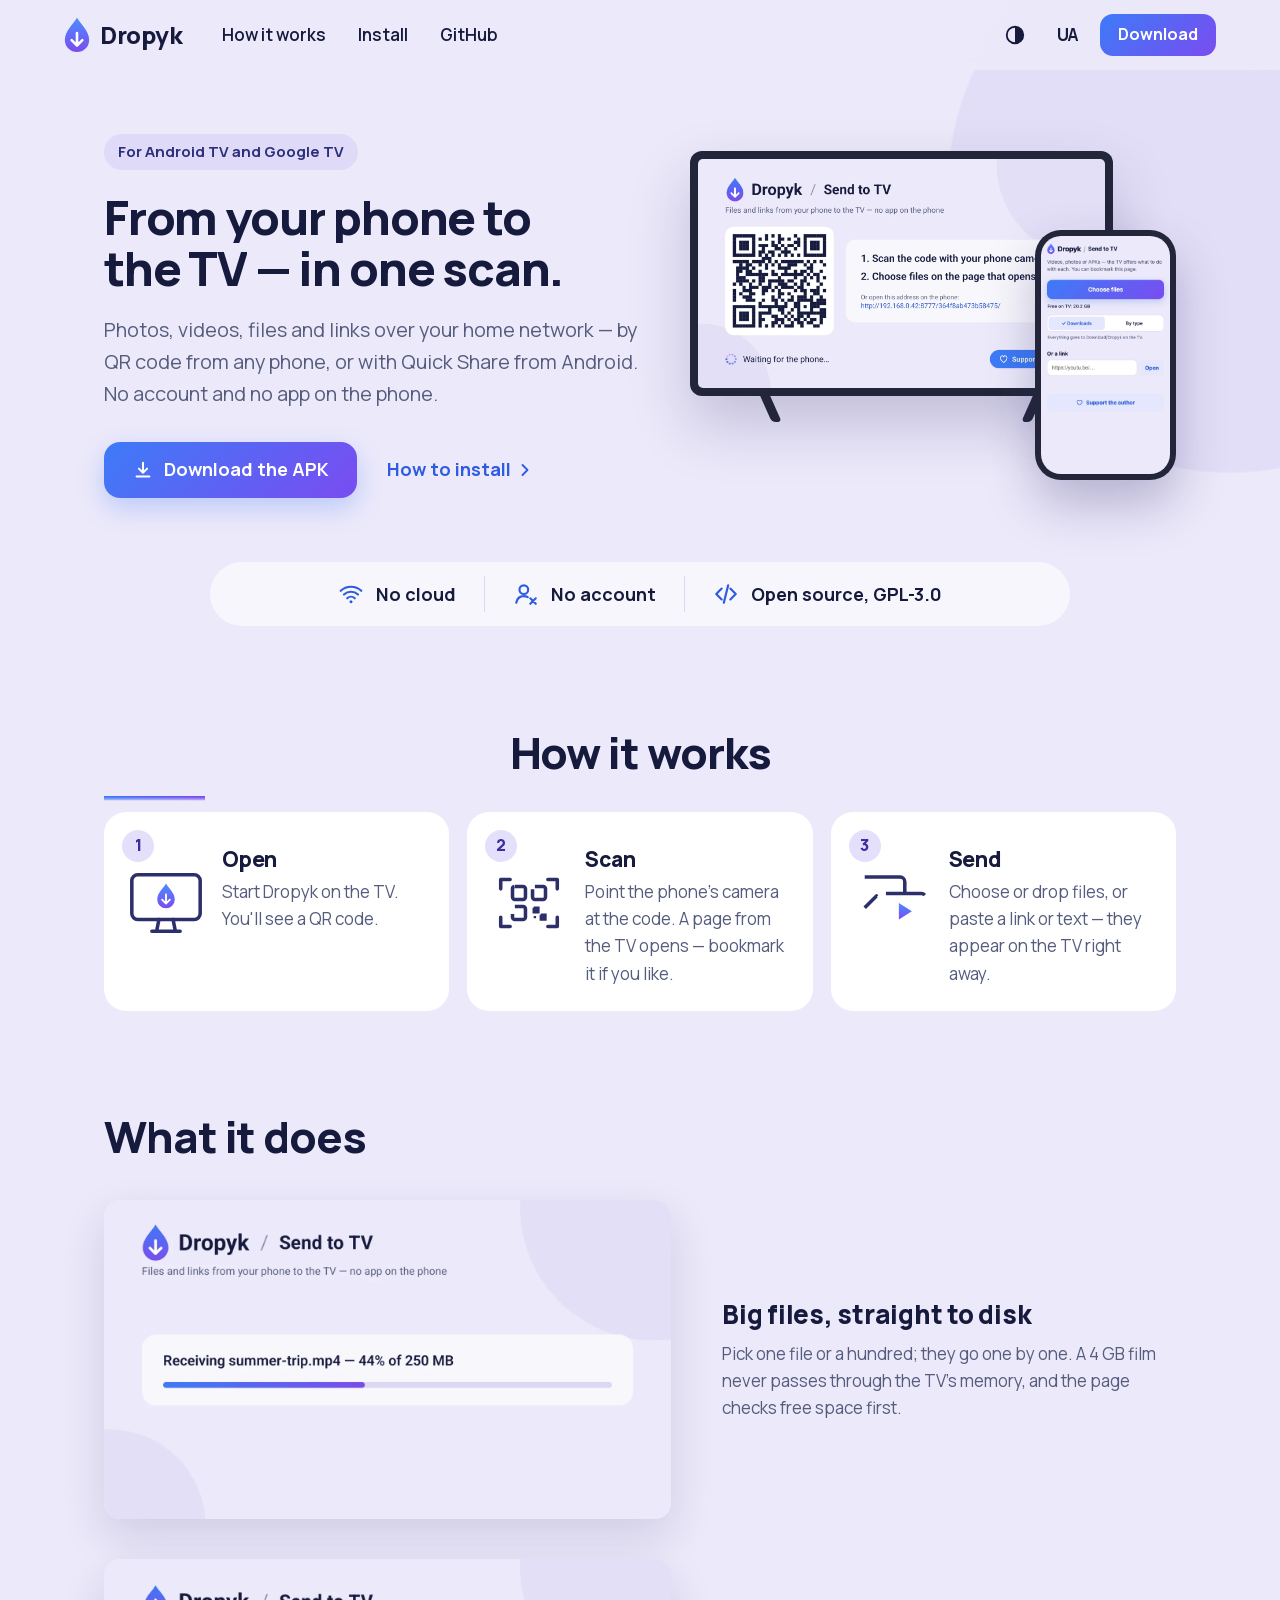
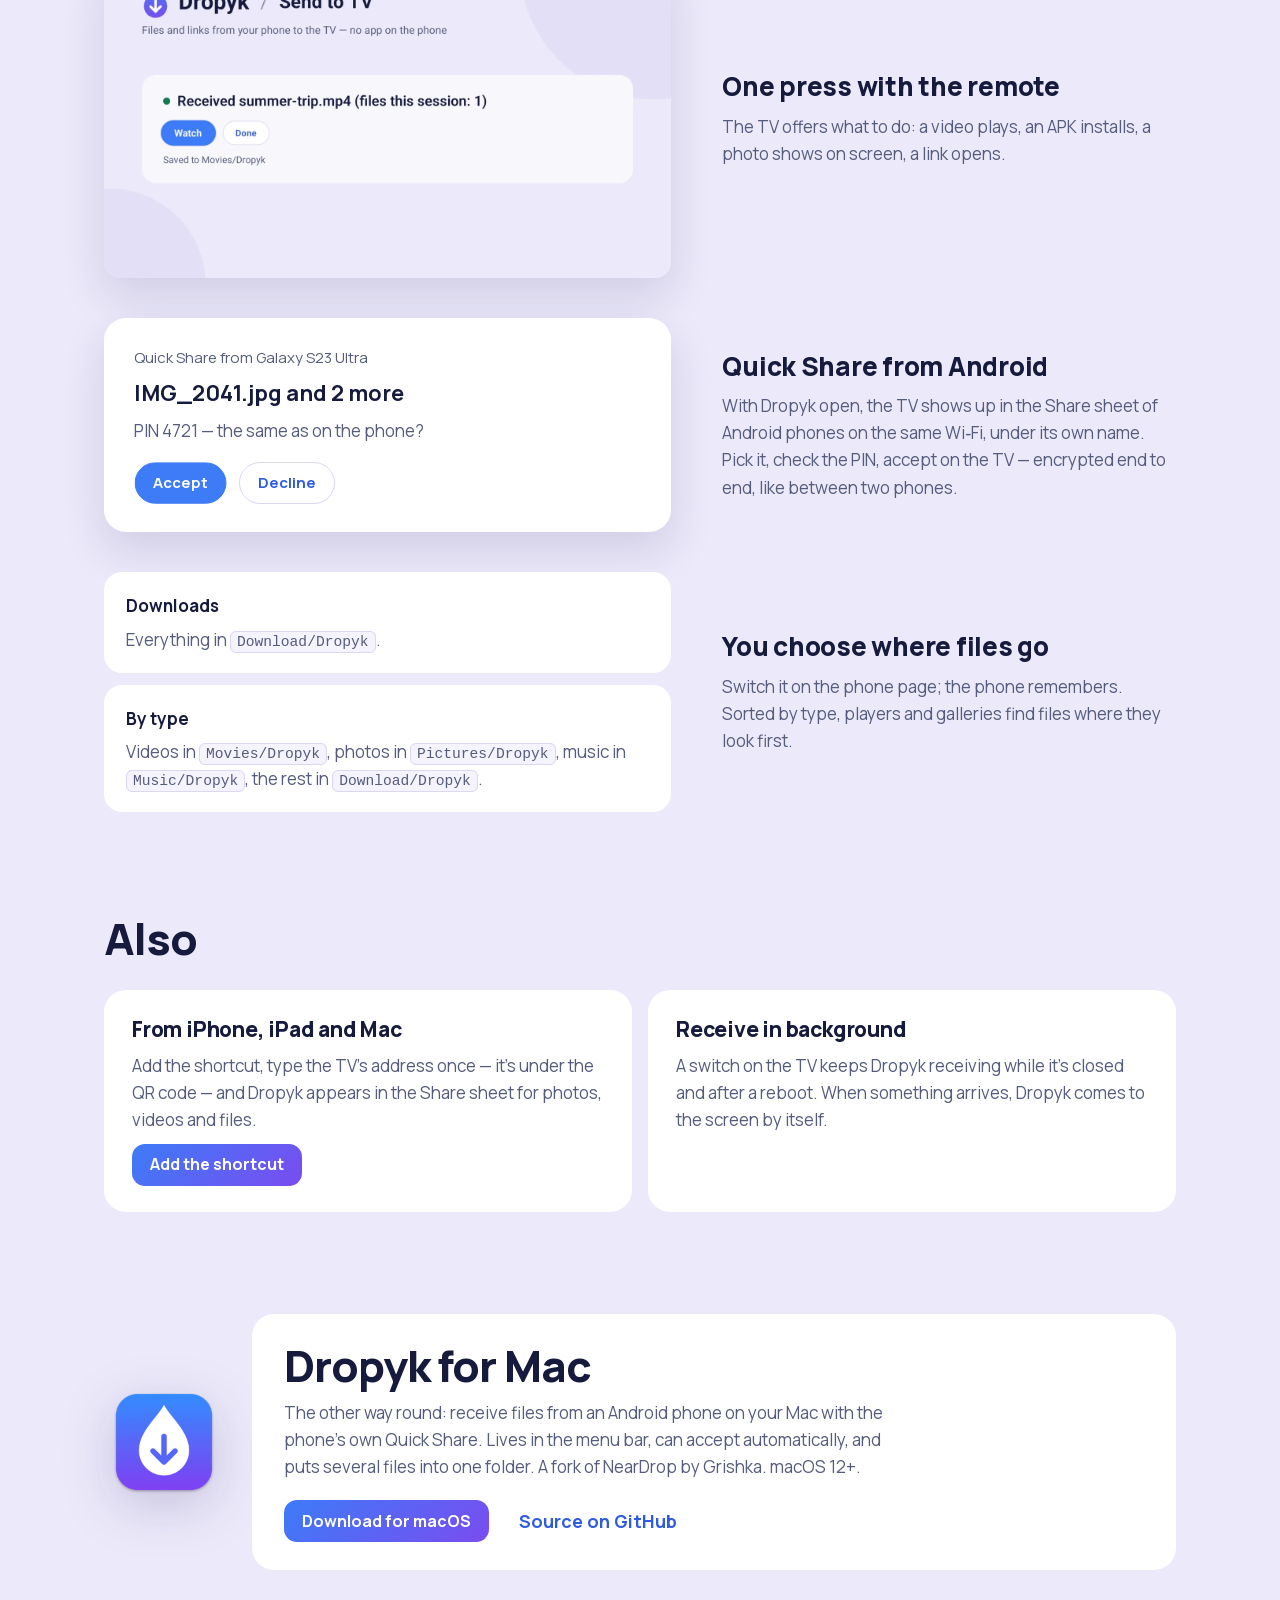
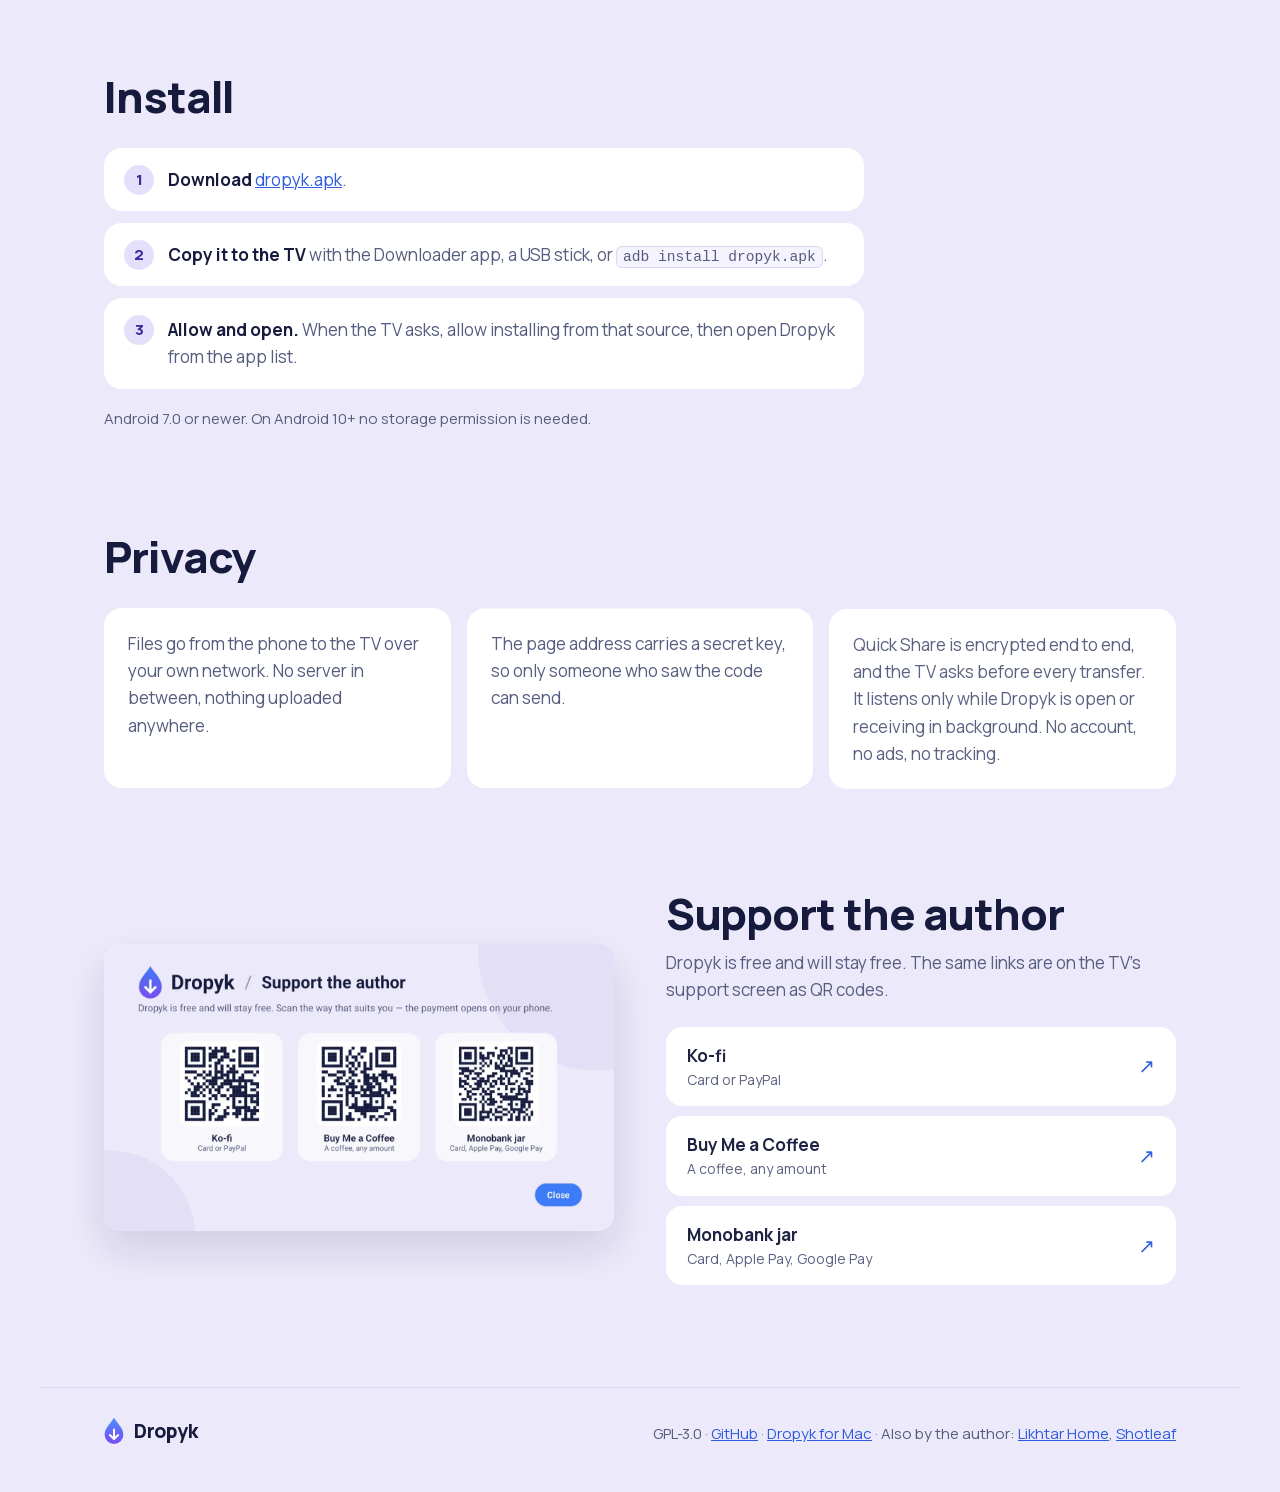
==== web/index.html @ ae94ff4d "site: nav hides on scroll down, marks the current section, spins the theme icon Co-Authored-By: Clau" ====
<!doctype html>
<html lang="en">
<head>
<meta charset="utf-8">
<meta name="viewport" content="width=device-width, initial-scale=1">
<title>Dropyk — send to TV</title>
<meta name="description" content="Free, open-source app for Android TV and Google TV. Open it, scan the code with your phone and send videos, photos, APKs and links over your Wi‑Fi. No app on the phone, no cloud, no account.">
<link rel="canonical" href="https://dropyk.syvyj.dev/">
<link rel="alternate" hreflang="en" href="https://dropyk.syvyj.dev/">
<link rel="alternate" hreflang="uk" href="https://dropyk.syvyj.dev/uk/">
<meta property="og:title" content="Dropyk">
<meta property="og:description" content="From your phone to the TV — in one scan.">
<meta property="og:image" content="https://dropyk.syvyj.dev/assets/social-en.png">
<meta property="og:url" content="https://dropyk.syvyj.dev/">
<meta name="twitter:card" content="summary_large_image">
<meta name="theme-color" content="#ECE9FA">
<script>
  // Light or dark: what the visitor picked with the button, otherwise the device's theme.
  function theme(t) {
    document.documentElement.dataset.theme = t;
    document.querySelector('meta[name=theme-color]').content = t === 'dark' ? '#12142B' : '#ECE9FA';
  }
  function flipTheme() {
    const t = document.documentElement.dataset.theme === 'dark' ? 'light' : 'dark';
    theme(t);
    try { localStorage.theme = t; } catch (e) {}
  }
  let picked; try { picked = localStorage.theme; } catch (e) {}
  theme(picked || (matchMedia('(prefers-color-scheme: dark)').matches ? 'dark' : 'light'));
  // Motion: not for visitors who asked for less; and if motion.js hasn't started in 3 s, show everything as is.
  if (!matchMedia('(prefers-reduced-motion: reduce)').matches) {
    document.documentElement.classList.add('motion');
    setTimeout(() => { if (!window.dropykMotion) document.documentElement.classList.remove('motion'); }, 3000);
  }
</script>
<link rel="icon" type="image/png" sizes="32x32" href="assets/icon-32.png">
<link rel="apple-touch-icon" href="assets/icon-180.png">
<link rel="preload" href="fonts/manrope-latin.woff2" as="font" type="font/woff2" crossorigin>
<link rel="stylesheet" href="style.css?v=b3d3e1dd">
<script defer src="vendor/gsap/3.15.0/gsap.min.js"></script>
<script defer src="vendor/gsap/3.15.0/ScrollTrigger.min.js"></script>
<script defer src="vendor/gsap/3.15.0/SplitText.min.js"></script>
<script defer src="vendor/gsap/3.15.0/DrawSVGPlugin.min.js"></script>
<script defer src="motion.js?v=f23fa6a3"></script>
</head>
<body>
<div class="backdrop" aria-hidden="true"><div class="blob"></div></div>
<a class="skip" href="#main">Skip to content</a>

<svg width="0" height="0" style="position:absolute" aria-hidden="true">
  <defs>
    <linearGradient id="g" x1="0" y1="0" x2="0" y2="1"><stop offset="0" stop-color="#4C8DFF"/><stop offset="1" stop-color="#7A4CF0"/></linearGradient>
    <symbol id="drop" viewBox="282 180 460 635">
      <path fill="url(#g)" d="M512 194C572 304 727 424 727 584A215 215 0 0 1 297 584C297 424 452 304 512 194Z"/>
      <path d="M512 464V684M417 589L512 684L607 589" fill="none" stroke="#fff" stroke-width="46" stroke-linecap="round" stroke-linejoin="round"/>
    </symbol>
  </defs>
</svg>

<header class="nav">
  <a class="brand" href="" aria-label="Dropyk">
    <svg aria-hidden="true"><use href="#drop"/></svg>
    <span>Dropyk</span>
  </a>
  <nav aria-label="Main">
    <a href="#how">How it works</a>
    <a href="#install">Install</a>
    <a href="https://github.com/Syvyj/dropyk-android">GitHub</a>
  </nav>
  <div class="nav-tools">
    <button class="theme" type="button" onclick="flipTheme()" aria-label="Light or dark theme"><svg viewBox="0 0 24 24" aria-hidden="true"><circle cx="12" cy="12" r="9" fill="none" stroke="currentColor" stroke-width="2"/><path d="M12 3a9 9 0 0 1 0 18z" fill="currentColor"/></svg></button>
    <a class="lang" href="uk/" hreflang="uk" lang="uk">UA</a>
    <a class="btn btn-small" href="https://github.com/Syvyj/dropyk-android/releases/latest/download/dropyk.apk">Download</a>
  </div>
</header>

<main id="main">

<section class="hero" aria-labelledby="hero-title">
  <div class="hero-copy">
    <p class="pill">For Android TV and Google TV</p>
    <h1 id="hero-title">From your phone to the TV — in one scan.</h1>
    <p class="lead">Photos, videos, files and links over your home network — by QR code from any phone, or with Quick Share from Android. No account and no app on the phone.</p>
    <div class="cta">
      <a class="btn" href="https://github.com/Syvyj/dropyk-android/releases/latest/download/dropyk.apk">
        <svg viewBox="0 0 24 24" aria-hidden="true"><path d="M12 4v11m0 0-4.5-4.5M12 15l4.5-4.5M5 19h14" fill="none" stroke="currentColor" stroke-width="2.2" stroke-linecap="round" stroke-linejoin="round"/></svg>
        Download the APK
      </a>
      <a class="text-link" href="#install">How to install<svg viewBox="0 0 24 24" aria-hidden="true"><path d="m9 6 6 6-6 6" fill="none" stroke="currentColor" stroke-width="2.2" stroke-linecap="round" stroke-linejoin="round"/></svg></a>
    </div>
  </div>
  <div class="devices">
    <div class="devices-tilt">
    <figure class="tv">
      <div class="tv-screen"><img src="assets/en-tv-waiting.webp" alt="Dropyk on a TV: Dropyk / Send to TV, a QR code, two steps and the fallback address" width="1440" height="810" fetchpriority="high"><img class="tv-alt" src="assets/en-tv-receiving.webp" alt="" aria-hidden="true" width="1440" height="810" decoding="async"><img class="tv-alt" src="assets/en-tv-received-video.webp" alt="" aria-hidden="true" width="1440" height="810" decoding="async"></div>
      <div class="tv-stand" aria-hidden="true"></div>
    </figure>
    <figure class="phone">
      <img src="assets/en-phone.webp" alt="The page on the phone: Choose files, free space on the TV, Downloads or By type, a link field and Support the author" width="780" height="1440">
    </figure>
    </div>
    <svg class="flyer" aria-hidden="true"><use href="#drop"/></svg>
  </div>
</section>

<ul class="strip" data-reveal="strip" aria-label="At a glance">
  <li><svg viewBox="0 0 24 24" aria-hidden="true"><path d="M2.5 9a14 14 0 0 1 19 0M5.5 12.5a9.5 9.5 0 0 1 13 0M8.5 16a5 5 0 0 1 7 0" fill="none" stroke="currentColor" stroke-width="2" stroke-linecap="round"/><circle cx="12" cy="19.2" r="1.4" fill="currentColor"/></svg>No cloud</li>
  <li><svg viewBox="0 0 24 24" aria-hidden="true"><circle cx="10" cy="8" r="4" fill="none" stroke="currentColor" stroke-width="2"/><path d="M3 20c.8-3.8 3.6-6 7-6 1.4 0 2.6.3 3.6.9M16 16l5 5m0-5-5 5" fill="none" stroke="currentColor" stroke-width="2" stroke-linecap="round"/></svg>No account</li>
  <li><svg viewBox="0 0 24 24" aria-hidden="true"><path d="m8 7-5 5 5 5m8-10 5 5-5 5M14 4l-4 16" fill="none" stroke="currentColor" stroke-width="2" stroke-linecap="round" stroke-linejoin="round"/></svg>Open source, GPL-3.0</li>
</ul>

<section class="how" id="how" aria-labelledby="how-title">
  <h2 id="how-title" data-reveal="how-title">How it works</h2>
  <ol class="steps">
    <span class="steps-line" aria-hidden="true"></span>
    <li>
      <span class="num" aria-hidden="true">1</span>
      <svg class="icon" viewBox="0 0 64 56" aria-hidden="true"><rect x="3" y="4" width="58" height="38" rx="5" fill="none" stroke="currentColor" stroke-width="3"/><path d="M20 52h24M26 42l-2 10M38 42l2 10" stroke="currentColor" stroke-width="3" stroke-linecap="round"/><use href="#drop" x="24" y="11" width="16" height="22"/></svg>
      <div><h3>Open</h3><p>Start Dropyk on the TV. You'll see a QR code.</p></div>
    </li>
    <li>
      <span class="num" aria-hidden="true">2</span>
      <svg class="icon" viewBox="0 0 64 56" aria-hidden="true"><path d="M8 16V8h8M48 8h8v8M56 40v8h-8M16 48H8v-8" fill="none" stroke="currentColor" stroke-width="3" stroke-linecap="round" stroke-linejoin="round"/><rect x="18" y="14" width="11" height="11" rx="2" fill="none" stroke="currentColor" stroke-width="3"/><rect x="35" y="14" width="11" height="11" rx="2" fill="none" stroke="currentColor" stroke-width="3"/><rect x="18" y="31" width="11" height="11" rx="2" fill="none" stroke="currentColor" stroke-width="3"/><path d="M36 32h4v4h-4zM42 38h4v4h-4zM36 40h2" fill="currentColor" stroke="currentColor" stroke-width="2"/></svg>
      <div><h3>Scan</h3><p>Point the phone's camera at the code. A page from the TV opens — bookmark it if you like.</p></div>
    </li>
    <li>
      <span class="num" aria-hidden="true">3</span>
      <svg class="icon" viewBox="0 0 64 56" aria-hidden="true"><rect x="4" y="6" width="38" height="30" rx="4" fill="none" stroke="currentColor" stroke-width="3"/><path d="m8 32 10-10 8 8 5-5 7 7" fill="none" stroke="currentColor" stroke-width="3" stroke-linejoin="round"/><rect x="22" y="20" width="38" height="30" rx="4" style="fill:var(--card)" stroke="currentColor" stroke-width="3"/><path d="M37 28v14l11-7z" fill="url(#g)"/></svg>
      <div><h3>Send</h3><p>Choose or drop files, or paste a link or text — they appear on the TV right away.</p></div>
    </li>
  </ol>
</section>

<section class="features" aria-labelledby="features-title">
  <h2 id="features-title" data-reveal="features-title">What it does</h2>
  <div class="feature">
    <img src="assets/en-tv-receiving.webp" alt="The TV receiving a 250 MB video with a progress bar" width="1440" height="810" loading="lazy">
    <div>
      <h3>Big files, straight to disk</h3>
      <p>Pick one file or a hundred; they go one by one. A 4 GB film never passes through the TV's memory, and the page checks free space first.</p>
    </div>
  </div>
  <div class="feature">
    <img src="assets/en-tv-received-video.webp" alt="A received video with Watch and Done buttons and the folder it was saved to" width="1440" height="810" loading="lazy">
    <div>
      <h3>One press with the remote</h3>
      <p>The TV offers what to do: a video plays, an APK installs, a photo shows on screen, a link opens.</p>
    </div>
  </div>
  <div class="feature">
    <div class="qs-card" aria-hidden="true">
      <span class="qs-from">Quick Share from Galaxy S23 Ultra</span>
      <b>IMG_2041.jpg and 2 more</b>
      <span>PIN 4721 — the same as on the phone?</span>
      <span class="qs-buttons"><i class="on">Accept</i><i>Decline</i></span>
    </div>
    <div>
      <h3>Quick Share from Android</h3>
      <p>With Dropyk open, the TV shows up in the Share sheet of Android phones on the same Wi‑Fi, under its own name. Pick it, check the PIN, accept on the TV — encrypted end to end, like between two phones.</p>
    </div>
  </div>
  <div class="feature">
    <div class="where">
      <div class="where-card"><b>Downloads</b><span>Everything in <code>Download/Dropyk</code>.</span></div>
      <div class="where-card"><b>By type</b><span>Videos in <code>Movies/Dropyk</code>, photos in <code>Pictures/Dropyk</code>, music in <code>Music/Dropyk</code>, the rest in <code>Download/Dropyk</code>.</span></div>
    </div>
    <div>
      <h3>You choose where files go</h3>
      <p>Switch it on the phone page; the phone remembers. Sorted by type, players and galleries find files where they look first.</p>
    </div>
  </div>
</section>

<section class="more" data-reveal="more" aria-labelledby="more-title">
  <h2 id="more-title">Also</h2>
  <div class="more-cards">
    <div class="more-card">
      <h3>From iPhone, iPad and Mac</h3>
      <p>Add the shortcut, type the TV's address once — it's under the QR code — and Dropyk appears in the Share sheet for photos, videos and files.</p>
      <a class="btn btn-small" href="shortcut/Send%20to%20Dropyk.shortcut">Add the shortcut</a>
    </div>
    <div class="more-card">
      <h3>Receive in background</h3>
      <p>A switch on the TV keeps Dropyk receiving while it's closed and after a reboot. When something arrives, Dropyk comes to the screen by itself.</p>
    </div>
  </div>
</section>

<section class="mac" id="mac" data-reveal="mac" aria-labelledby="mac-title">
  <img src="assets/icon-180.png" alt="" width="120" height="120" loading="lazy">
  <div>
    <h2 id="mac-title">Dropyk for Mac</h2>
    <p>The other way round: receive files from an Android phone on your Mac with the phone's own Quick Share. Lives in the menu bar, can accept automatically, and puts several files into one folder. A fork of NearDrop by Grishka. macOS 12+.</p>
    <div class="cta">
      <a class="btn btn-small" href="https://github.com/Syvyj/dropyk-mac/releases/latest/download/Dropyk.dmg">Download for macOS</a>
      <a class="text-link" href="https://github.com/Syvyj/dropyk-mac">Source on GitHub</a>
    </div>
  </div>
</section>

<section class="install" id="install" data-reveal="install" aria-labelledby="install-title">
  <h2 id="install-title">Install</h2>
  <ol>
    <li><b>Download</b> <a href="https://github.com/Syvyj/dropyk-android/releases/latest/download/dropyk.apk">dropyk.apk</a>.</li>
    <li><b>Copy it to the TV</b> with the Downloader app, a USB stick, or <code>adb install dropyk.apk</code>.</li>
    <li><b>Allow and open.</b> When the TV asks, allow installing from that source, then open Dropyk from the app list.</li>
  </ol>
  <p class="small">Android 7.0 or newer. On Android 10+ no storage permission is needed.</p>
</section>

<section class="private" data-reveal="private" aria-labelledby="private-title">
  <h2 id="private-title">Privacy</h2>
  <ul>
    <li>Files go from the phone to the TV over your own network. No server in between, nothing uploaded anywhere.</li>
    <li>The page address carries a secret key, so only someone who saw the code can send.</li>
    <li>Quick Share is encrypted end to end, and the TV asks before every transfer. It listens only while Dropyk is open or receiving in background. No account, no ads, no tracking.</li>
  </ul>
</section>


<section class="support" id="support" data-reveal="support" aria-labelledby="support-title">
  <img src="assets/en-tv-support.webp" alt="The support screen on the TV with three QR codes" width="1440" height="810" loading="lazy">
  <div>
    <h2 id="support-title">Support the author</h2>
    <p>Dropyk is free and will stay free. The same links are on the TV's support screen as QR codes.</p>
    <div class="gives">
<a class="give" href="https://ko-fi.com/syvyj" target="_blank" rel="noopener"><b>Ko-fi</b><small>Card or PayPal</small><span aria-hidden="true">↗</span></a>
<a class="give" href="https://buymeacoffee.com/syvyj" target="_blank" rel="noopener"><b>Buy Me a Coffee</b><small>A coffee, any amount</small><span aria-hidden="true">↗</span></a>
<a class="give" href="https://send.monobank.ua/jar/5juJPj142b" target="_blank" rel="noopener"><b>Monobank jar</b><small>Card, Apple Pay, Google Pay</small><span aria-hidden="true">↗</span></a>
    </div>
  </div>
</section>

</main>

<footer class="footer">
  <p><a class="brand" href=""><svg aria-hidden="true"><use href="#drop"/></svg><span>Dropyk</span></a></p>
  <p>GPL-3.0 · <a href="https://github.com/Syvyj/dropyk-android">GitHub</a> · <a href="#mac">Dropyk for Mac</a> · Also by the author: <a href="https://likhtar.syvyj.dev/">Likhtar Home</a>, <a href="https://shotleaf.syvyj.dev/">Shotleaf</a></p>
</footer>
</body>
</html>
---- web/style.css ----
/* Dropyk — the TV app's light lavender room: near-white cards, navy ink, the droplet's blue-to-violet. */

@font-face { font-family: "Manrope"; src: url(fonts/manrope-latin.woff2) format("woff2"); font-weight: 400 800; font-display: swap; unicode-range: U+0000-00FF, U+0131, U+0152-0153, U+02BB-02BC, U+2000-206F, U+20AC, U+2122, U+2190-2199; }
@font-face { font-family: "Manrope"; src: url(fonts/manrope-cyrillic.woff2) format("woff2"); font-weight: 400 800; font-display: swap; unicode-range: U+0301, U+0400-045F, U+0490-0491, U+04B0-04B1, U+2116; }

:root {
  --bg: #ece9fa;
  --blob: #e3def7;
  --card: #ffffff;
  --soft: #f5f3fd;
  --line: #dcd7f2;
  --ink: #161b3d;
  --muted: #555c7d;
  --accent: #2e5be0;
  --blue: #3d7bf7;
  --violet: #7a4cf0;
  --grad: linear-gradient(135deg, var(--blue), var(--violet));
  --glass: rgba(236, 233, 250, .86);
  --glass-soft: rgba(255, 255, 255, .6);
  --chip: #e4e0fb;
  --chip-ink: #3b2fa0;
  --pill: #dfdaf8;
  --pill-ink: #2c2f7a;
  --icon: #2c2f6a;
  color-scheme: light;
  --font: "Manrope", system-ui, -apple-system, "Segoe UI", sans-serif;
  --pad: clamp(16px, 5vw, 64px);
  --max: 1200px;
}

/* Dark, in the same colors as the TV app's: the device's theme, or the visitor's pick (see the script in the page). */
:root[data-theme="dark"] {
    color-scheme: dark;
    --bg: #12142b; --blob: #1a1d3d; --card: #1e2246; --soft: #262b55; --line: #353b6b;
    --ink: #ecebfa; --muted: #a6abcb; --accent: #93adff;
    --glass: rgba(18, 20, 43, .86); --glass-soft: rgba(30, 34, 70, .7);
    --chip: #2a3060; --chip-ink: #c9c2ff; --pill: #2a3060; --pill-ink: #c9c2ff; --icon: #c9c2ff;
}

*, *::before, *::after { box-sizing: border-box; }
html { background: var(--bg); color: var(--ink); -webkit-text-size-adjust: 100%; scroll-behavior: smooth; }
body { margin: 0; font: 400 17px/1.6 var(--font); overflow-x: clip; position: relative; }
/* The lavender circle behind the top right corner, where the body's background drew it: 96% across, 4% down the page. */
.backdrop { position: absolute; inset: 0; overflow: hidden; z-index: -1; pointer-events: none; }
.blob { position: absolute; left: 96%; top: 4%; width: 44vw; height: 44vw; margin: -22vw 0 0 -22vw; border-radius: 50%; background: var(--blob); }
img { display: block; max-width: 100%; height: auto; }
a { color: var(--accent); }
code { font: 500 .86em/1 ui-monospace, "SF Mono", Menlo, monospace; background: var(--soft); border: 1px solid var(--line); border-radius: 6px; padding: 2px 6px; }
h1, h2, h3 { margin: 0; font-weight: 800; letter-spacing: -.025em; line-height: 1.08; text-wrap: balance; }
h1 { font-size: clamp(34px, 3.7vw, 52px); }
h2 { font-size: clamp(30px, 3.4vw, 44px); }
h3 { font-size: 21px; letter-spacing: -.01em; line-height: 1.25; }
p { margin: 0; }
.lead { font-size: clamp(18px, 1.55vw, 21px); color: var(--muted); max-width: 46ch; }
.small { font-size: 15px; color: var(--muted); }

.skip { position: absolute; left: -999px; top: 8px; background: var(--ink); color: var(--bg); padding: 8px 12px; border-radius: 8px; z-index: 10; }
.skip:focus { left: 8px; }
a:focus-visible, .btn:focus-visible { outline: 3px solid var(--accent); outline-offset: 3px; border-radius: 10px; }

.btn { display: inline-flex; align-items: center; gap: 10px; min-height: 56px; padding: 0 28px; border-radius: 16px;
       background: var(--grad); color: #fff; font-weight: 700; font-size: 18px; text-decoration: none;
       box-shadow: 0 10px 26px rgba(61, 123, 247, .28); }
.btn svg { width: 22px; height: 22px; }
.btn-small { min-height: 42px; padding: 0 18px; font-size: 16px; border-radius: 13px; box-shadow: none; }
.text-link { display: inline-flex; align-items: center; gap: 4px; font-weight: 700; font-size: 18px; text-decoration: none; }
.text-link svg { width: 20px; height: 20px; }
.text-link:hover { text-decoration: underline; }

.nav { position: sticky; top: 0; z-index: 5; display: flex; align-items: center; gap: 40px; padding: 14px var(--pad);
       background: var(--glass); backdrop-filter: blur(12px); }
.brand { display: inline-flex; align-items: center; gap: 10px; font-weight: 800; font-size: 24px; color: var(--ink); text-decoration: none; letter-spacing: -.02em; }
.brand svg { width: 26px; height: 36px; }
.nav nav { display: flex; gap: 32px; margin-right: auto; }
.nav nav a { color: var(--ink); text-decoration: none; font-weight: 600; }
.nav nav a:hover { color: var(--accent); }
/* motion.js: the section on screen, and a shadow once the page has scrolled under the menu. */
.nav nav a.is-here { color: var(--accent); }
.nav { transition: box-shadow .3s; }
.nav.scrolled { box-shadow: 0 8px 24px rgba(40, 36, 100, .10); }
.nav-tools { display: flex; align-items: center; gap: 22px; margin-left: auto; }
.lang { color: var(--ink); text-decoration: none; font-weight: 700; }
.theme { display: grid; place-items: center; width: 40px; height: 40px; padding: 0; border: 0; border-radius: 12px; background: none; color: var(--ink); cursor: pointer; }
.theme:hover { color: var(--accent); }
.theme:focus-visible { outline: 3px solid var(--accent); outline-offset: 2px; }
.theme svg { width: 22px; height: 22px; }

main > section { max-width: var(--max); margin: 0 auto; padding: clamp(64px, 8vw, 104px) var(--pad) 0; }

/* Hero: the copy on the left, the real TV and phone screens on the right. */
.hero { display: grid; grid-template-columns: 1.1fr 1fr; gap: clamp(28px, 4vw, 56px); align-items: center; padding-top: clamp(28px, 5vw, 64px) !important; }
.pill { display: inline-block; background: var(--pill); color: var(--pill-ink); font-weight: 700; font-size: 15px; padding: 6px 14px; border-radius: 999px; margin-bottom: 22px; }
.hero h1 { margin-bottom: 20px; }
.cta { display: flex; flex-wrap: wrap; align-items: center; gap: 14px 30px; margin-top: 32px; }

/* Padding and the phone's anchor are on .devices-tilt: the tilt's transform would otherwise move the phone's containing block. */
.devices-tilt { position: relative; padding: 0 13% 12% 0; }
.tv { margin: 0; }
.tv-screen { position: relative; padding: 8px; background: #23263a; border-radius: 12px; box-shadow: 0 28px 60px rgba(40, 36, 100, .22); }
.tv-screen img { border-radius: 5px; }
/* The hero's story (motion.js): the same TV receiving, then received, laid over the waiting screen. */
.tv-alt { position: absolute; inset: 8px; width: calc(100% - 16px); opacity: 0; }
.devices { position: relative; }
.flyer { position: absolute; left: 0; top: 0; width: 34px; height: 47px; opacity: 0; pointer-events: none; z-index: 2; }
.tv-stand { position: relative; height: 26px; margin: 0 18%; }
.tv-stand::before, .tv-stand::after { content: ""; position: absolute; top: 0; width: 10px; height: 26px; background: #23263a; border-radius: 0 0 4px 4px; }
.tv-stand::before { left: 0; transform: skewX(24deg); }
.tv-stand::after { right: 0; transform: skewX(-24deg); }
.phone { position: absolute; right: 0; bottom: 0; width: 29%; margin: 0; padding: 6px; background: #23263a; border-radius: 26px;
         box-shadow: 0 24px 50px rgba(40, 36, 100, .28); }
.phone img { border-radius: 20px; }

.strip { display: flex; justify-content: center; flex-wrap: wrap; gap: 10px 0; max-width: 860px; margin: clamp(40px, 6vw, 64px) auto 0;
         padding: 14px 18px; list-style: none; background: var(--glass-soft); border-radius: 999px; }
.strip li { display: inline-flex; align-items: center; gap: 12px; padding: 4px 28px; font-weight: 700; font-size: 18px; }
.strip li + li { border-left: 1px solid var(--line); }
.strip svg { width: 26px; height: 26px; color: var(--accent); }

.how h2 { text-align: center; }
.steps { position: relative; list-style: none; padding: 0; margin: 36px 0 0; display: grid; grid-template-columns: repeat(3, 1fr); gap: 18px; }
.steps li { display: grid; grid-template-columns: auto 1fr; gap: 14px 18px; align-items: start; background: var(--card); border-radius: 22px;
            padding: 24px; position: relative; }
.num { position: absolute; top: 18px; left: 18px; width: 32px; height: 32px; border-radius: 50%; display: grid; place-items: center;
       background: var(--chip); color: var(--chip-ink); font-weight: 800; font-size: 16px; }
.icon { width: 76px; height: 66px; margin-top: 34px; color: var(--icon); }
.steps h3 { margin: 10px 0 6px; }
.steps p { color: var(--muted); }
/* A track over the three steps that fills as the section scrolls by (motion.js); wide screens only. */
.steps-line { display: none; position: absolute; left: 0; right: 0; top: -16px; height: 3px; border-radius: 3px; background: var(--grad); transform-origin: left; }
@media (min-width: 921px) { .steps-line { display: block; } }

.features h2 { margin-bottom: 8px; }
.feature { display: grid; grid-template-columns: 1.25fr 1fr; gap: clamp(24px, 4vw, 56px); align-items: center; margin-top: 40px; }
.feature > img { border-radius: 16px; box-shadow: 0 18px 44px rgba(40, 36, 100, .14); }
.feature h3 { font-size: 26px; margin-bottom: 10px; }
.feature p { color: var(--muted); max-width: 46ch; }
.where { display: grid; gap: 12px; }
/* The TV's Quick Share prompt, drawn in the page rather than screenshotted: names and PIN are examples. */
.qs-card { display: grid; gap: 6px; background: var(--card); border-radius: 22px; padding: 28px 30px; box-shadow: 0 18px 44px rgba(40, 36, 100, .14); }
.qs-from { color: var(--muted); font-size: 15px; }
.qs-card b { font-size: 22px; }
.qs-card > span:nth-of-type(2) { color: var(--muted); }
.qs-buttons { display: flex; gap: 12px; margin-top: 12px; }
.qs-buttons i { font-style: normal; font-weight: 700; color: var(--accent); background: var(--card); border: 1px solid var(--line); border-radius: 22px; padding: 8px 18px; font-size: 15px; }
.qs-buttons i.on { background: var(--blue); border-color: var(--blue); color: #fff; }
.where-card { background: var(--card); border-radius: 18px; padding: 20px 22px; display: grid; gap: 6px; }
.where-card span { color: var(--muted); }

.more-cards { display: grid; grid-template-columns: 1fr 1fr; gap: 16px; margin-top: 28px; }
.more-card { background: var(--card); border-radius: 22px; padding: 26px 28px; display: grid; gap: 10px; align-content: start; justify-items: start; }
.more-card p { color: var(--muted); }

.mac { display: grid; grid-template-columns: auto 1fr; gap: 28px; align-items: center; }
.mac > div { background: var(--card); border-radius: 22px; padding: 28px 32px; }
.mac p { color: var(--muted); margin: 10px 0 0; max-width: 62ch; }
.mac .cta { margin-top: 20px; }
.mac img { width: 120px; height: 120px; filter: drop-shadow(0 14px 26px rgba(40, 36, 100, .2)); }

.install ol { list-style: none; counter-reset: s; padding: 0; margin: 28px 0 18px; display: grid; gap: 12px; max-width: 760px; }
.install li { counter-increment: s; background: var(--card); border-radius: 18px; padding: 18px 22px 18px 64px; position: relative; color: var(--muted); }
.install li::before { content: counter(s); position: absolute; left: 20px; top: 17px; width: 30px; height: 30px; border-radius: 50%;
                      display: grid; place-items: center; background: var(--chip); color: var(--chip-ink); font-weight: 800; font-size: 15px; }
.install li b { color: var(--ink); }

.private ul { list-style: none; padding: 0; margin: 28px 0 0; display: grid; grid-template-columns: repeat(3, 1fr); gap: 16px; }
.private li { background: var(--card); border-radius: 18px; padding: 22px 24px; color: var(--muted); }

.support { display: grid; grid-template-columns: 1fr 1fr; gap: clamp(24px, 4vw, 56px); align-items: center; }
.support > img { border-radius: 16px; box-shadow: 0 18px 44px rgba(40, 36, 100, .14); }
.support p { color: var(--muted); margin: 12px 0 22px; }
.gives { display: grid; gap: 10px; }
.give { display: grid; grid-template-columns: 1fr auto; align-items: center; background: var(--card); border: 1px solid transparent;
        border-radius: 16px; padding: 14px 20px; color: var(--ink); text-decoration: none; }
.give small { grid-column: 1; color: var(--muted); font-size: 14px; }
.give span { grid-row: 1 / 3; grid-column: 2; color: var(--accent); font-size: 20px; }
.give:hover { border-color: var(--blue); }

.footer { max-width: var(--max); margin: clamp(64px, 8vw, 104px) auto 0; padding: 28px var(--pad) 40px; border-top: 1px solid var(--line);
          color: var(--muted); font-size: 15px; display: flex; flex-wrap: wrap; justify-content: space-between; align-items: center; gap: 12px; }
.footer .brand { font-size: 19px; }
.footer .brand svg { width: 20px; height: 28px; }

@media (max-width: 920px) {
  .nav nav { display: none; }
  .hero, .feature, .support, .mac, .more-cards { grid-template-columns: 1fr; }
  .steps, .private ul { grid-template-columns: 1fr; }
  .feature > div:last-child { order: -1; }
}
@media (max-width: 560px) {
  .nav { gap: 12px; }
  .brand { font-size: 21px; }
  .strip { border-radius: 22px; flex-direction: column; align-items: flex-start; }
  .strip li + li { border-left: 0; }
  .devices-tilt { padding: 0 16% 18% 0; }
  .phone { width: 34%; border-radius: 18px; padding: 4px; }
  .phone img { border-radius: 14px; }
}
@media (prefers-reduced-motion: reduce) { html { scroll-behavior: auto; } }

/* Motion (motion.js): hidden only while .motion is on <html>, which the head script takes off after 3 s if motion.js never starts. */
.motion [data-reveal], .motion .hero-copy > *, .motion .devices-tilt > figure, .motion .steps li, .motion .feature > *, .motion .mac img { opacity: 0; }
/* Hover lift (motion.js adds .lifted): the same soft shadow the screenshots have. */
.lifted { box-shadow: 0 18px 44px rgba(40, 36, 100, .14); }
.more-card, .private li, .install li, .give { transition: box-shadow .25s; }
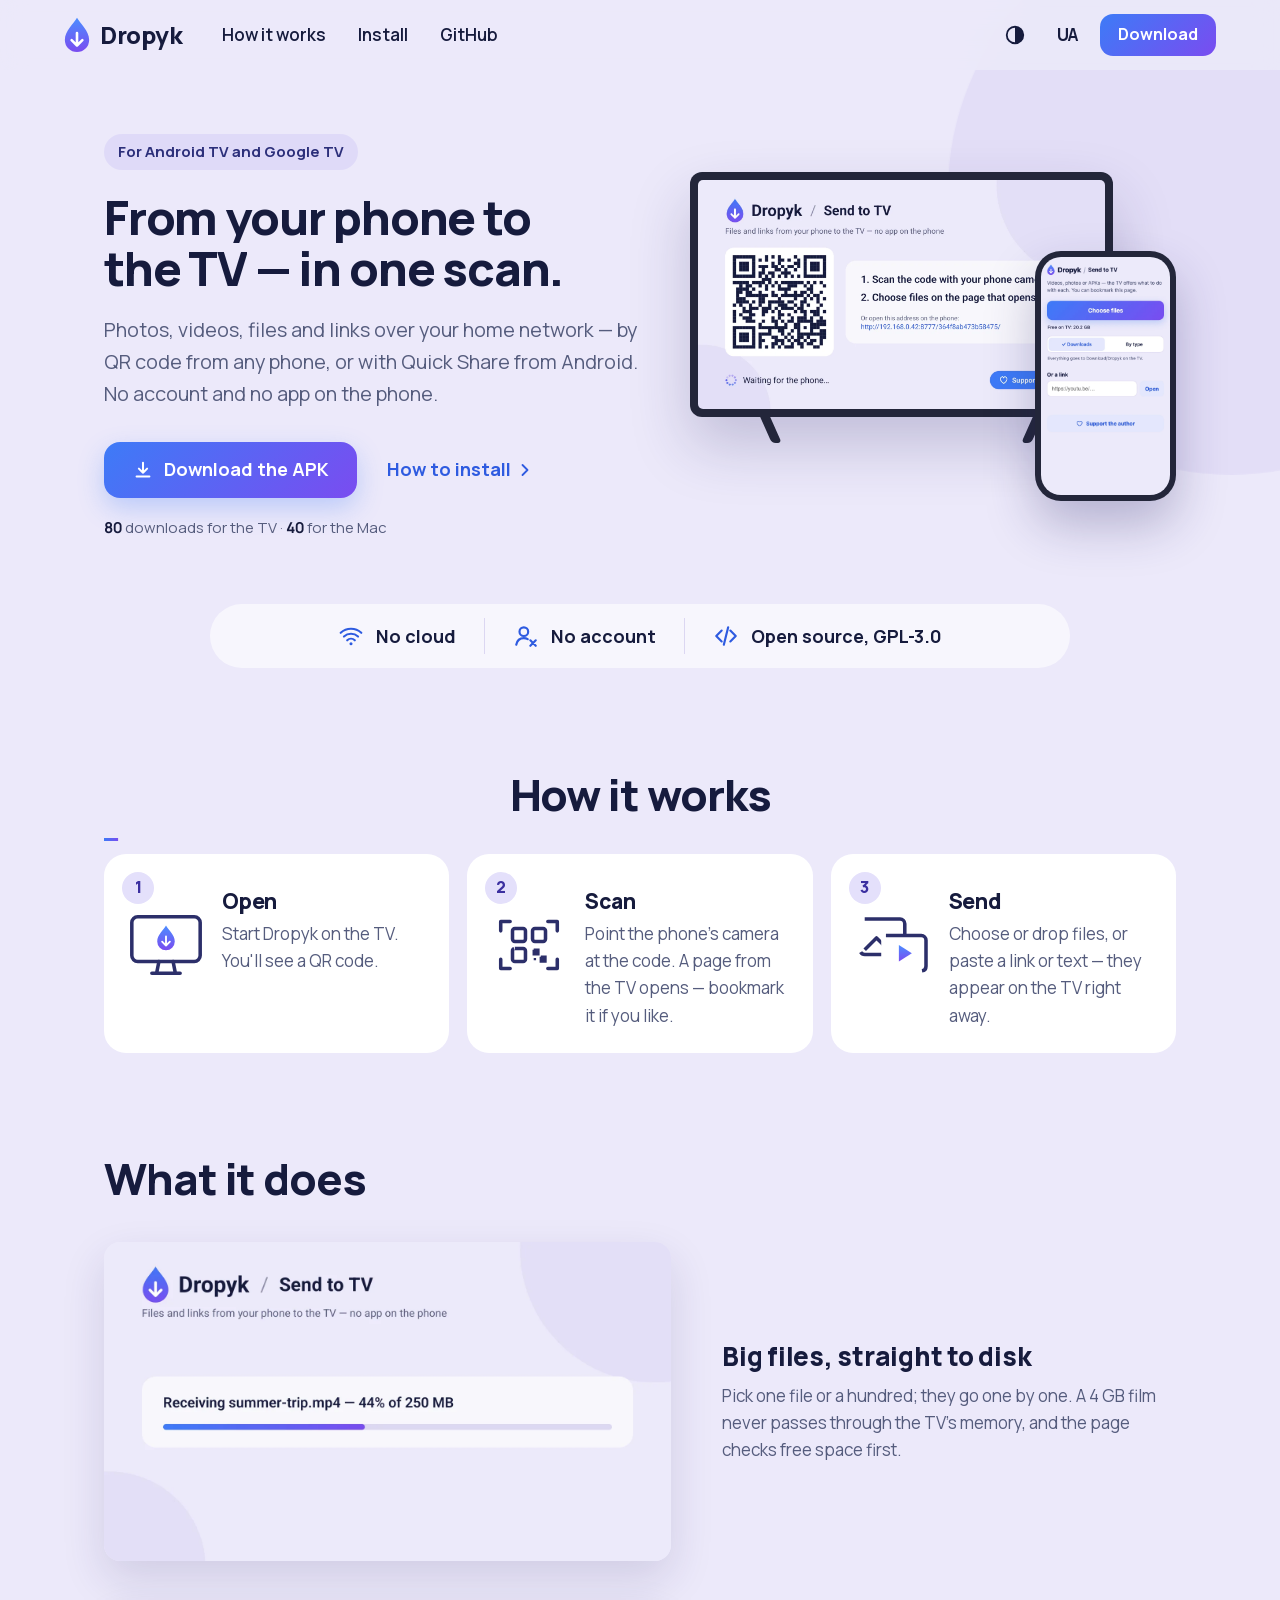
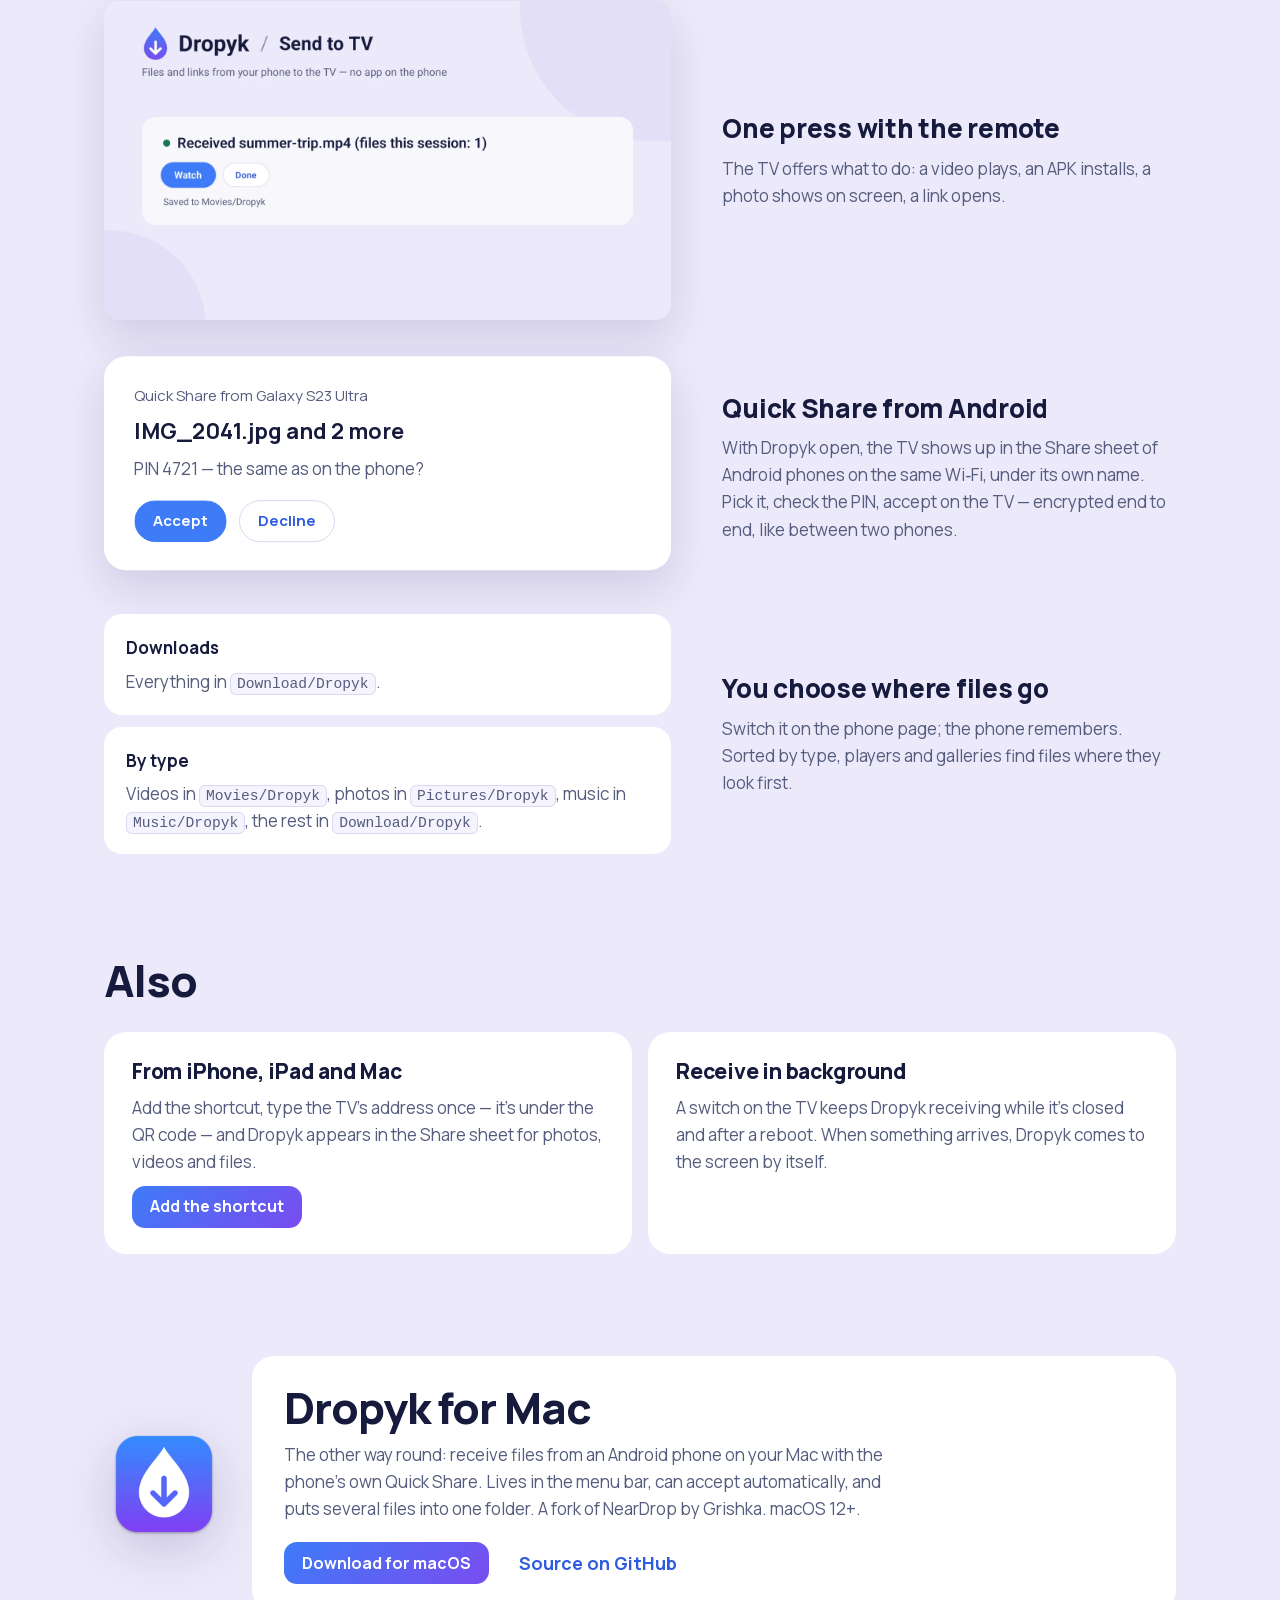
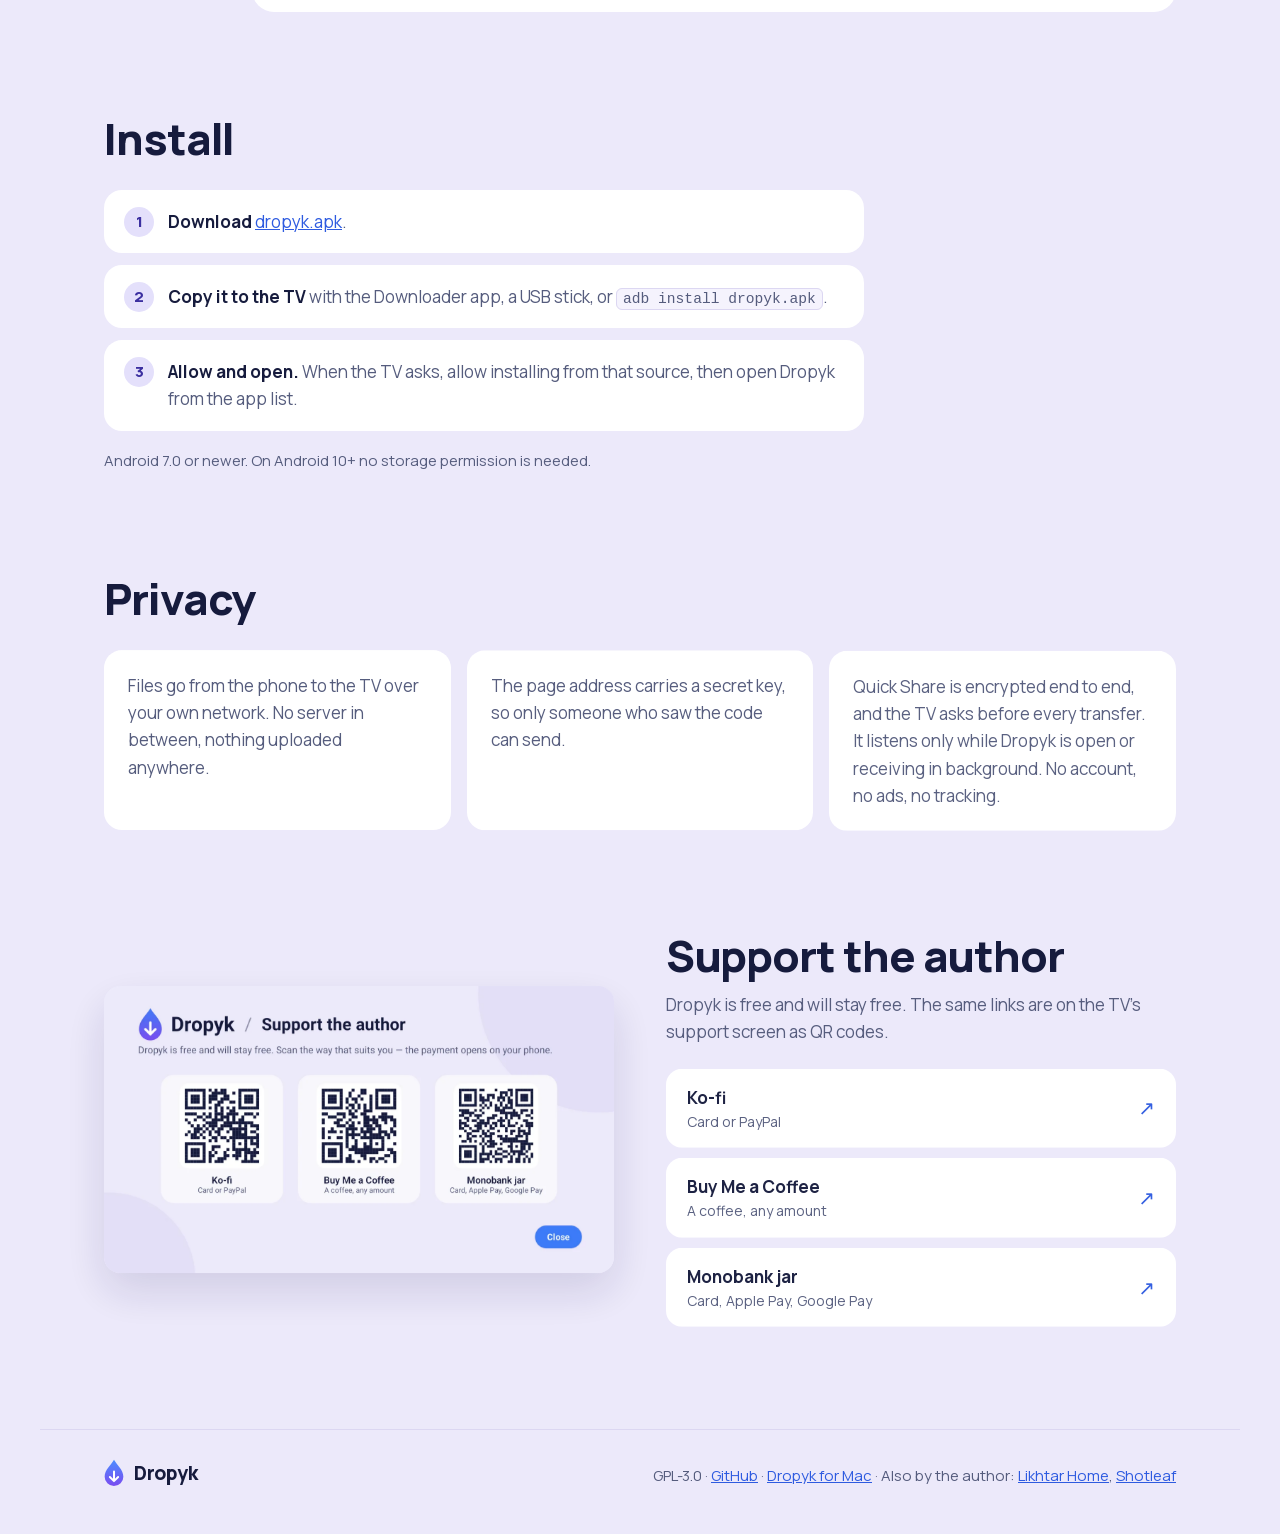
==== commit fe43f79f: "site: download counts in the hero, from GitHub at build time Co-Authored-By: Claude Opus 5.5 <norepl" ====
--- a/web/index.html
+++ b/web/index.html
@@ -36,12 +36,12 @@
 <link rel="icon" type="image/png" sizes="32x32" href="assets/icon-32.png">
 <link rel="apple-touch-icon" href="assets/icon-180.png">
 <link rel="preload" href="fonts/manrope-latin.woff2" as="font" type="font/woff2" crossorigin>
-<link rel="stylesheet" href="style.css?v=b3d3e1dd">
+<link rel="stylesheet" href="style.css?v=52f91c2b">
 <script defer src="vendor/gsap/3.15.0/gsap.min.js"></script>
 <script defer src="vendor/gsap/3.15.0/ScrollTrigger.min.js"></script>
 <script defer src="vendor/gsap/3.15.0/SplitText.min.js"></script>
 <script defer src="vendor/gsap/3.15.0/DrawSVGPlugin.min.js"></script>
-<script defer src="motion.js?v=f23fa6a3"></script>
+<script defer src="motion.js?v=c8507def"></script>
 </head>
 <body>
 <div class="backdrop" aria-hidden="true"><div class="blob"></div></div>
@@ -88,6 +88,7 @@
       </a>
       <a class="text-link" href="#install">How to install<svg viewBox="0 0 24 24" aria-hidden="true"><path d="m9 6 6 6-6 6" fill="none" stroke="currentColor" stroke-width="2.2" stroke-linecap="round" stroke-linejoin="round"/></svg></a>
     </div>
+    <p class="stats"><b data-count="80">80</b> downloads for the TV · <b data-count="40">40</b> for the Mac</p>
   </div>
   <div class="devices">
     <div class="devices-tilt">
--- a/web/style.css
+++ b/web/style.css
@@ -91,6 +91,8 @@
 .hero { display: grid; grid-template-columns: 1.1fr 1fr; gap: clamp(28px, 4vw, 56px); align-items: center; padding-top: clamp(28px, 5vw, 64px) !important; }
 .pill { display: inline-block; background: var(--pill); color: var(--pill-ink); font-weight: 700; font-size: 15px; padding: 6px 14px; border-radius: 999px; margin-bottom: 22px; }
 .hero h1 { margin-bottom: 20px; }
+.stats { margin-top: 18px; color: var(--muted); font-size: 15px; }
+.stats b { color: var(--ink); font-variant-numeric: tabular-nums; }
 .cta { display: flex; flex-wrap: wrap; align-items: center; gap: 14px 30px; margin-top: 32px; }
 
 /* Padding and the phone's anchor are on .devices-tilt: the tilt's transform would otherwise move the phone's containing block. */
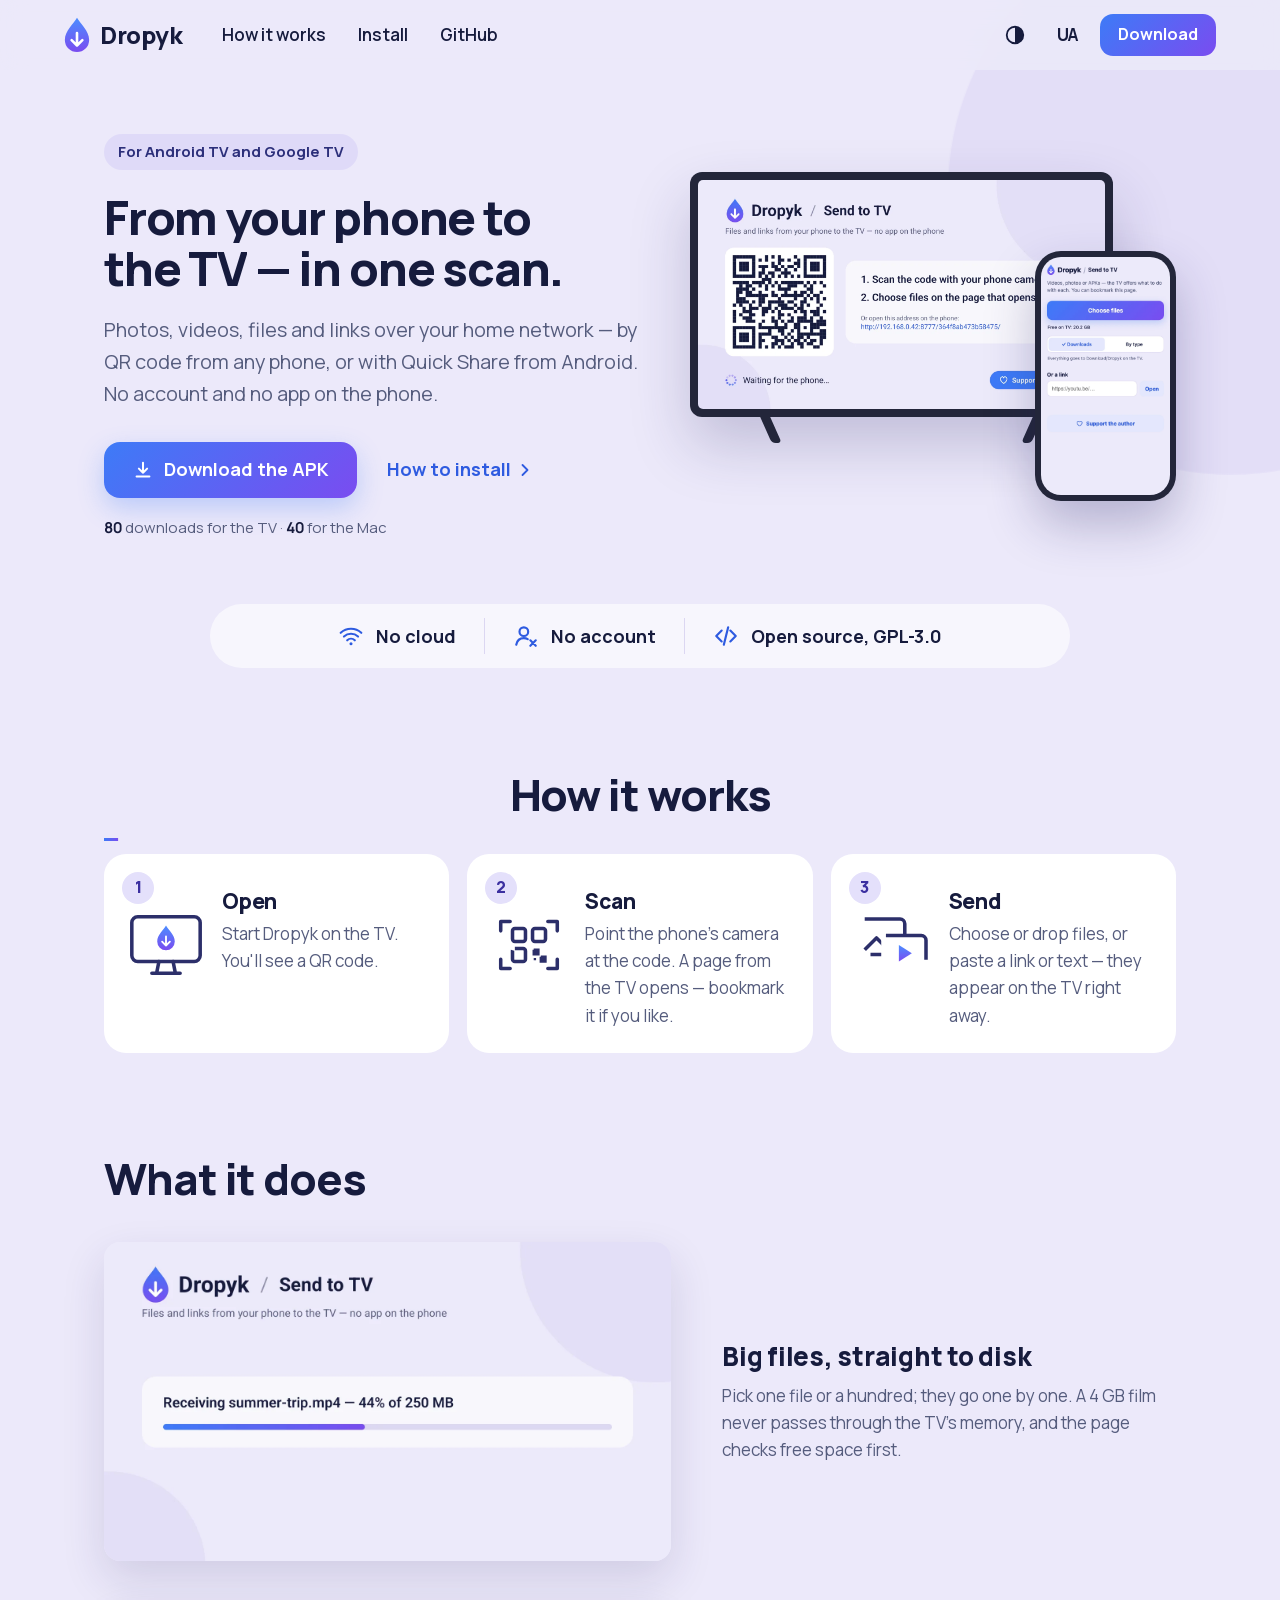
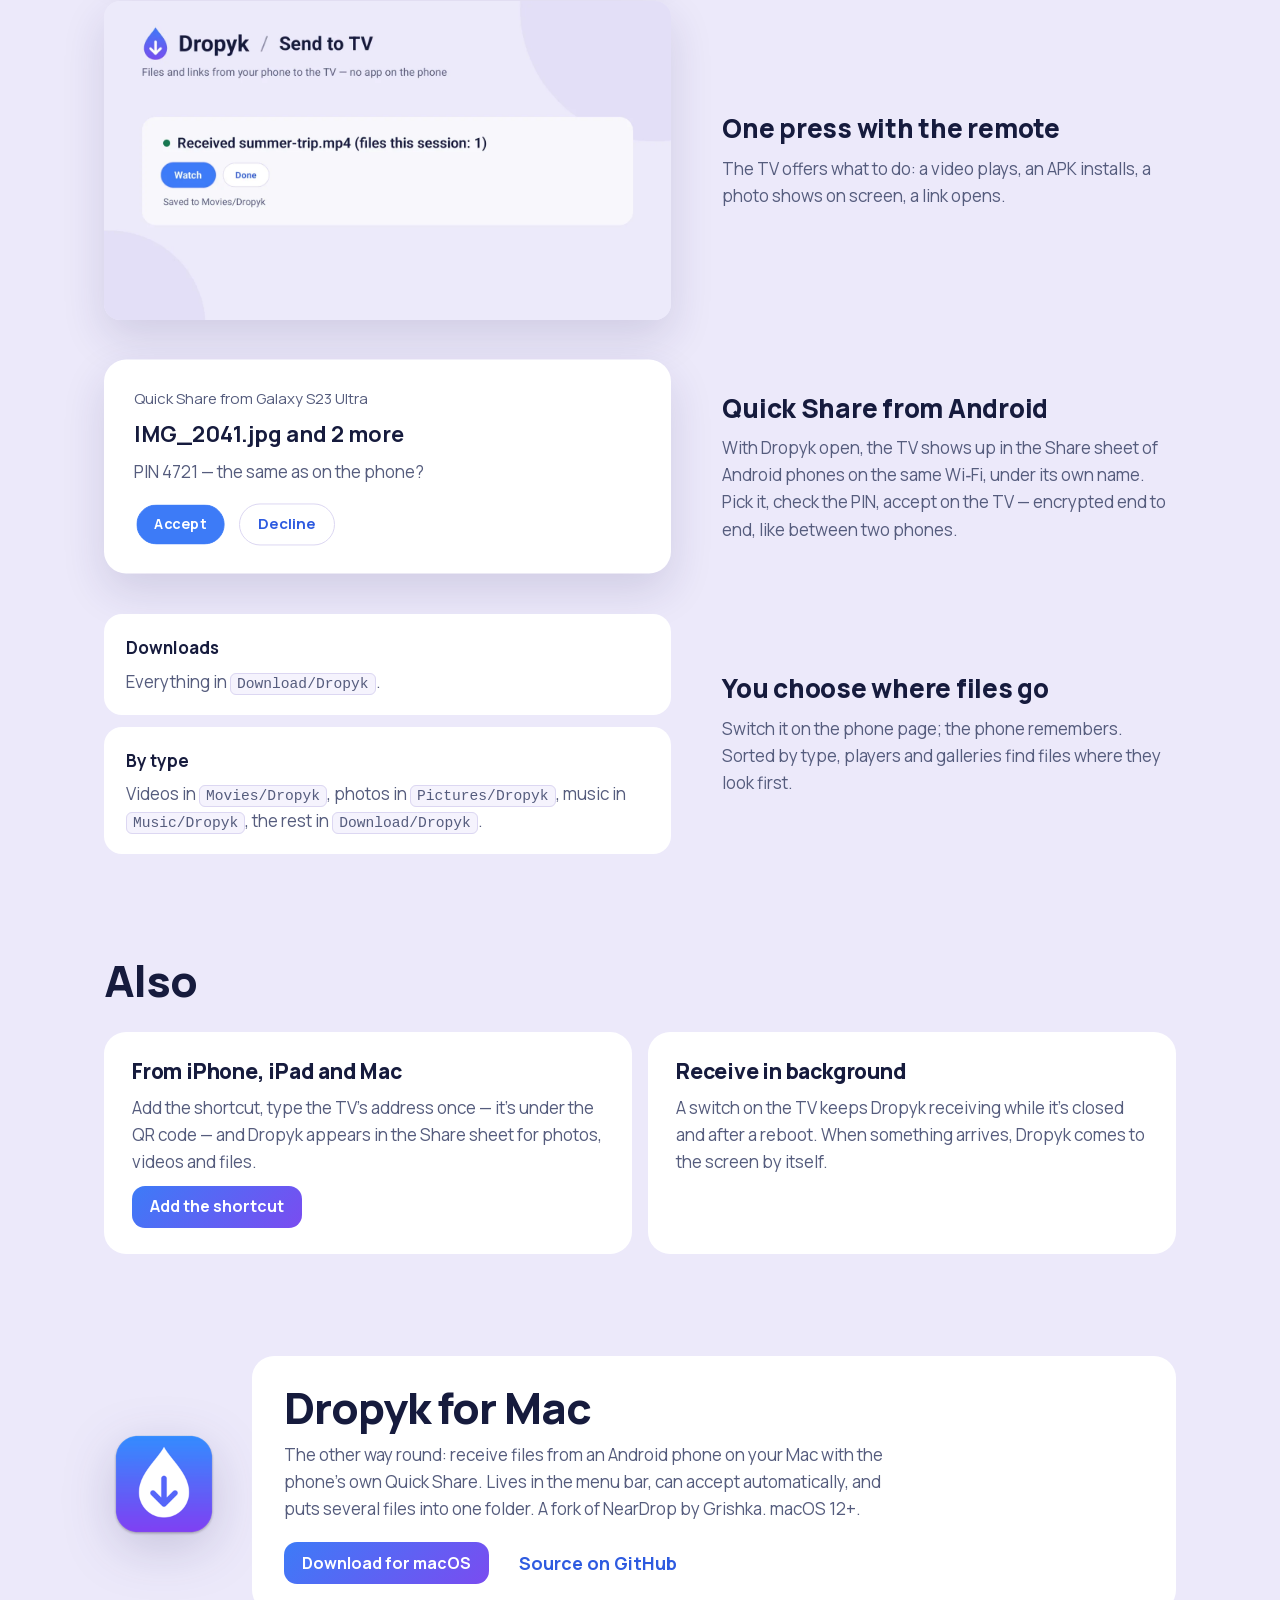
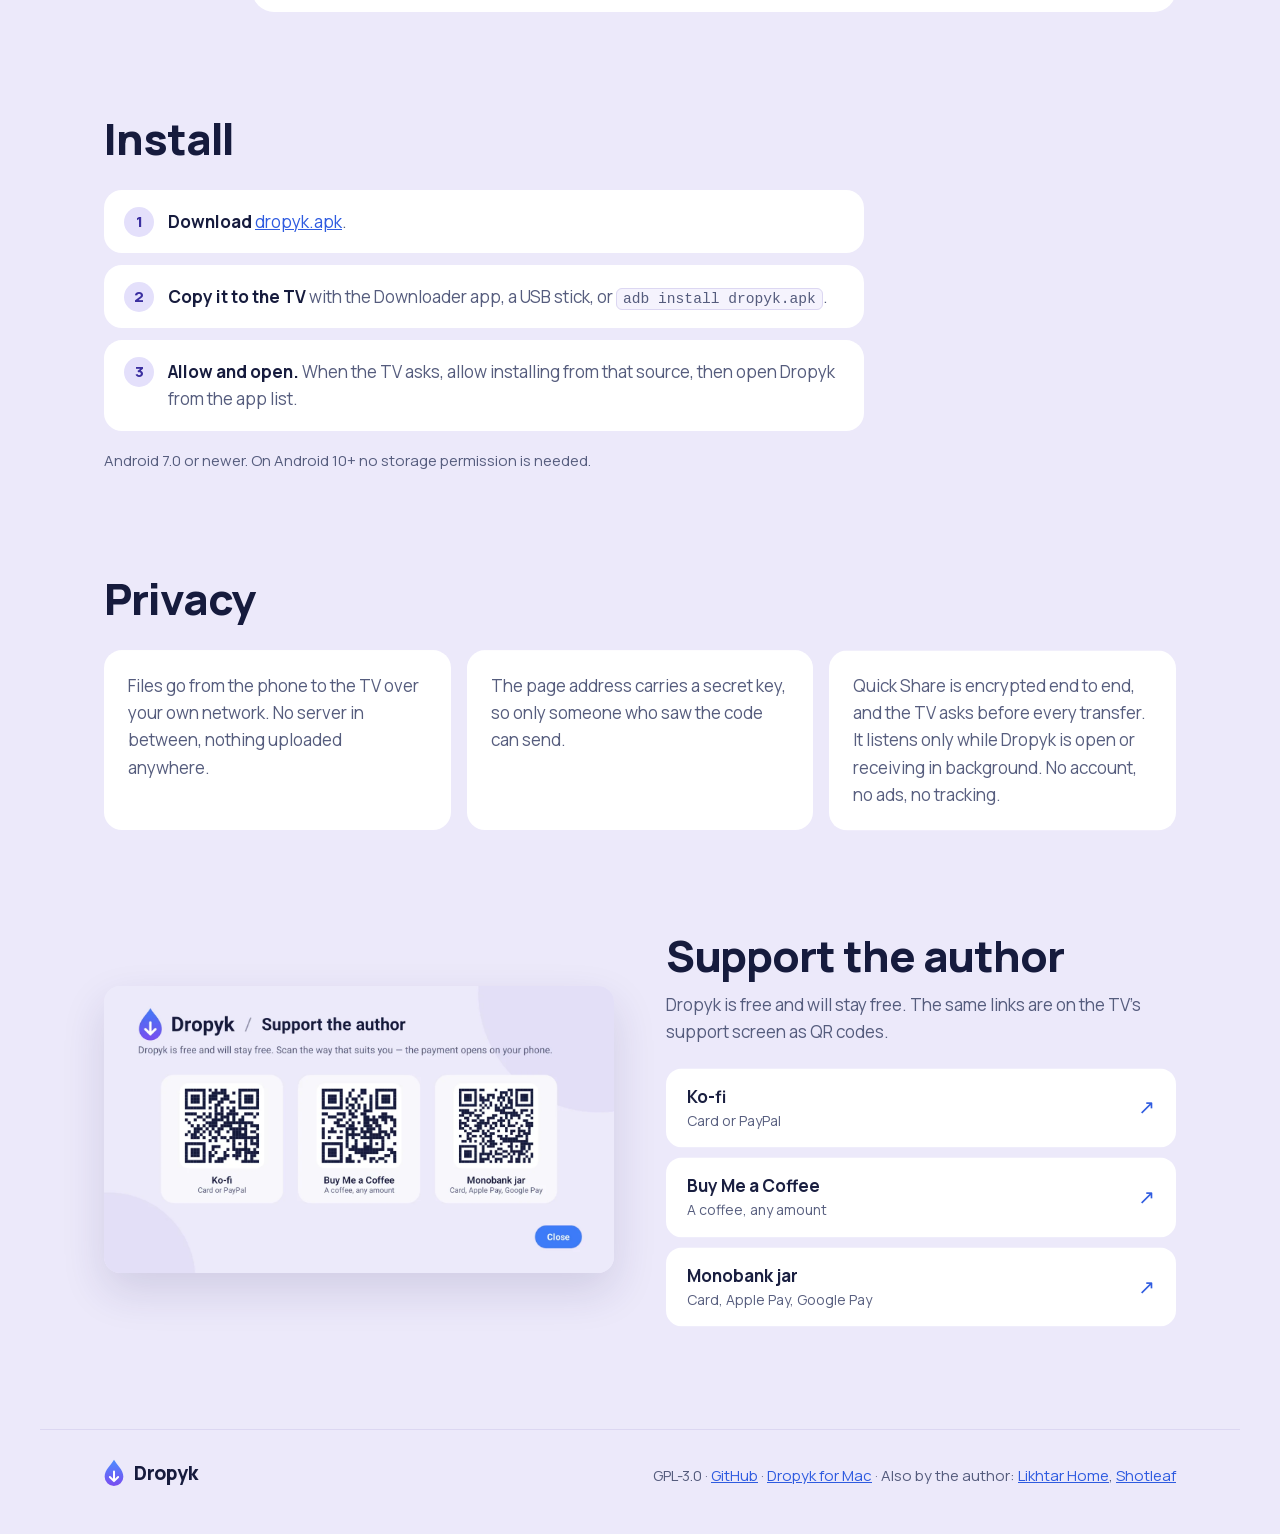
==== commit e4a03446: "site: motion fixes from review — all-or-nothing plugins, story survives resize, clean phone across 9" ====
--- a/web/index.html
+++ b/web/index.html
@@ -41,7 +41,7 @@
 <script defer src="vendor/gsap/3.15.0/ScrollTrigger.min.js"></script>
 <script defer src="vendor/gsap/3.15.0/SplitText.min.js"></script>
 <script defer src="vendor/gsap/3.15.0/DrawSVGPlugin.min.js"></script>
-<script defer src="motion.js?v=c8507def"></script>
+<script defer src="motion.js?v=2d58674d"></script>
 </head>
 <body>
 <div class="backdrop" aria-hidden="true"><div class="blob"></div></div>
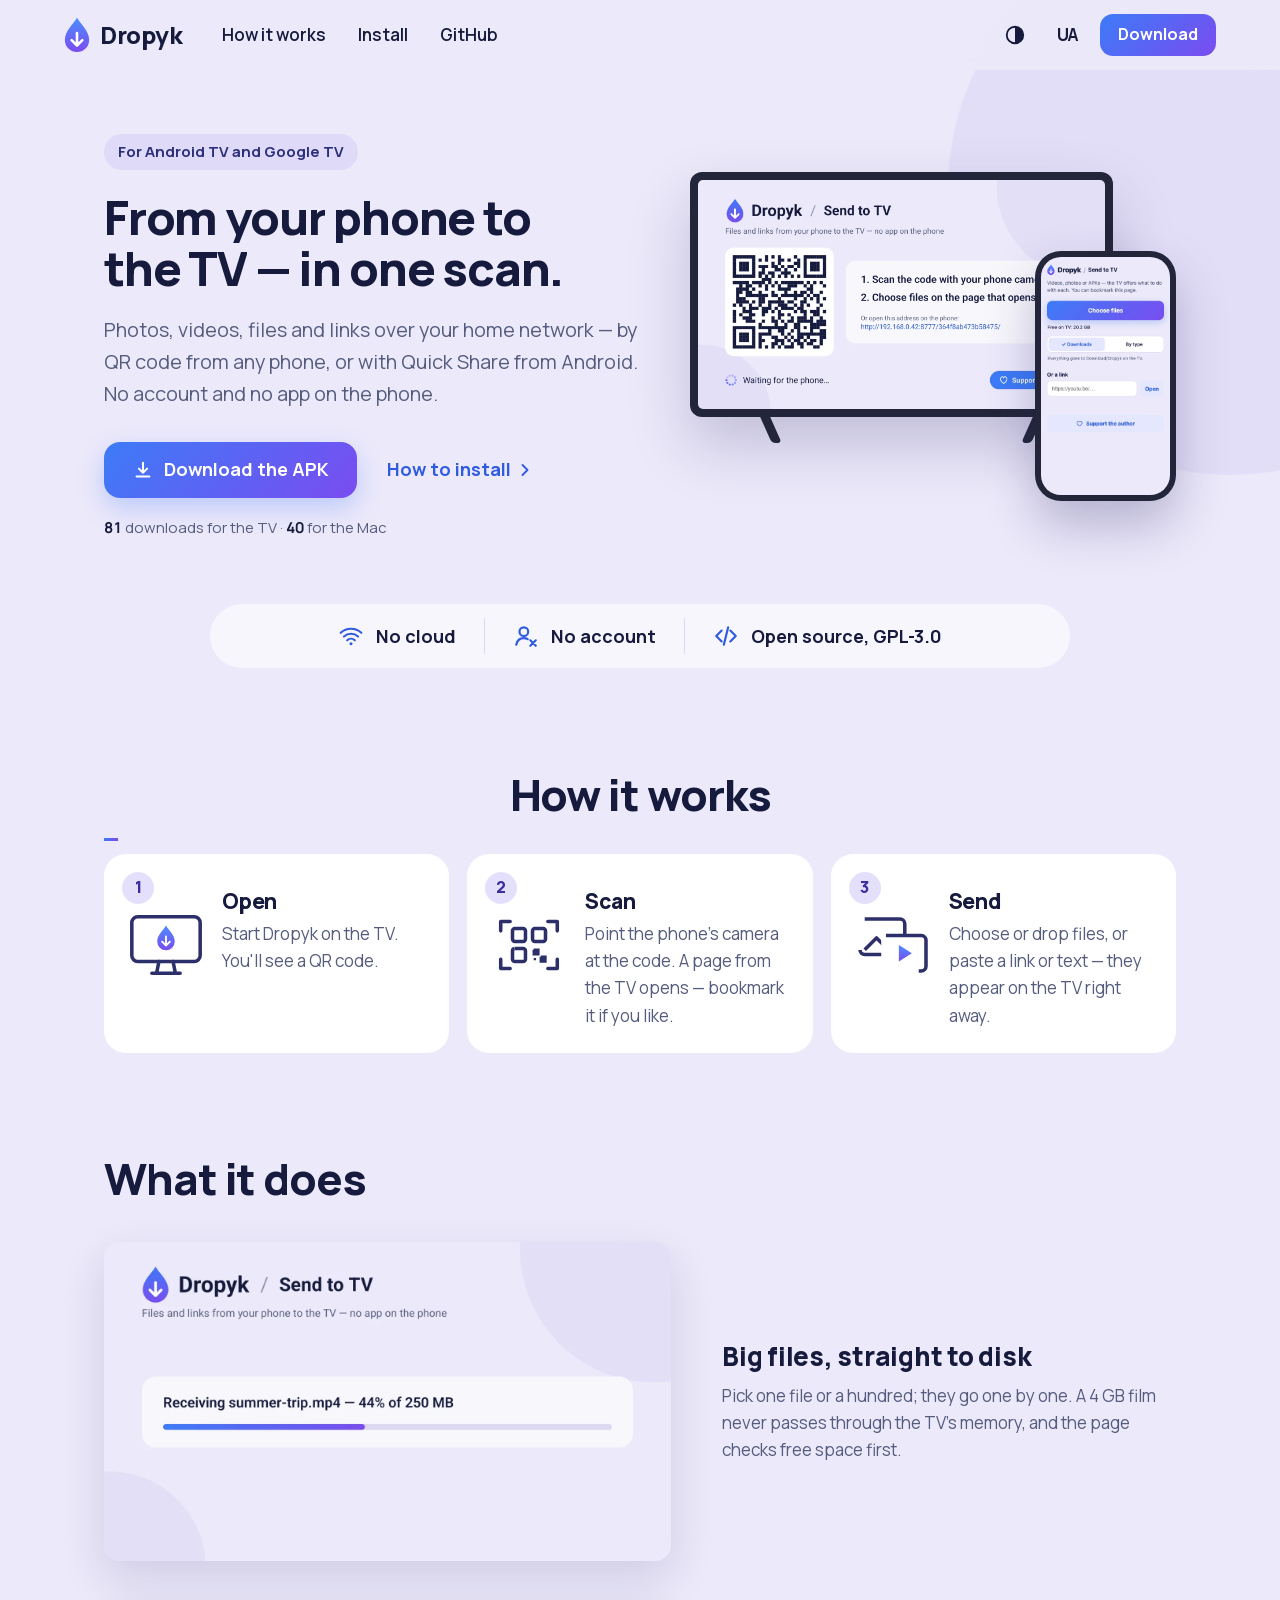
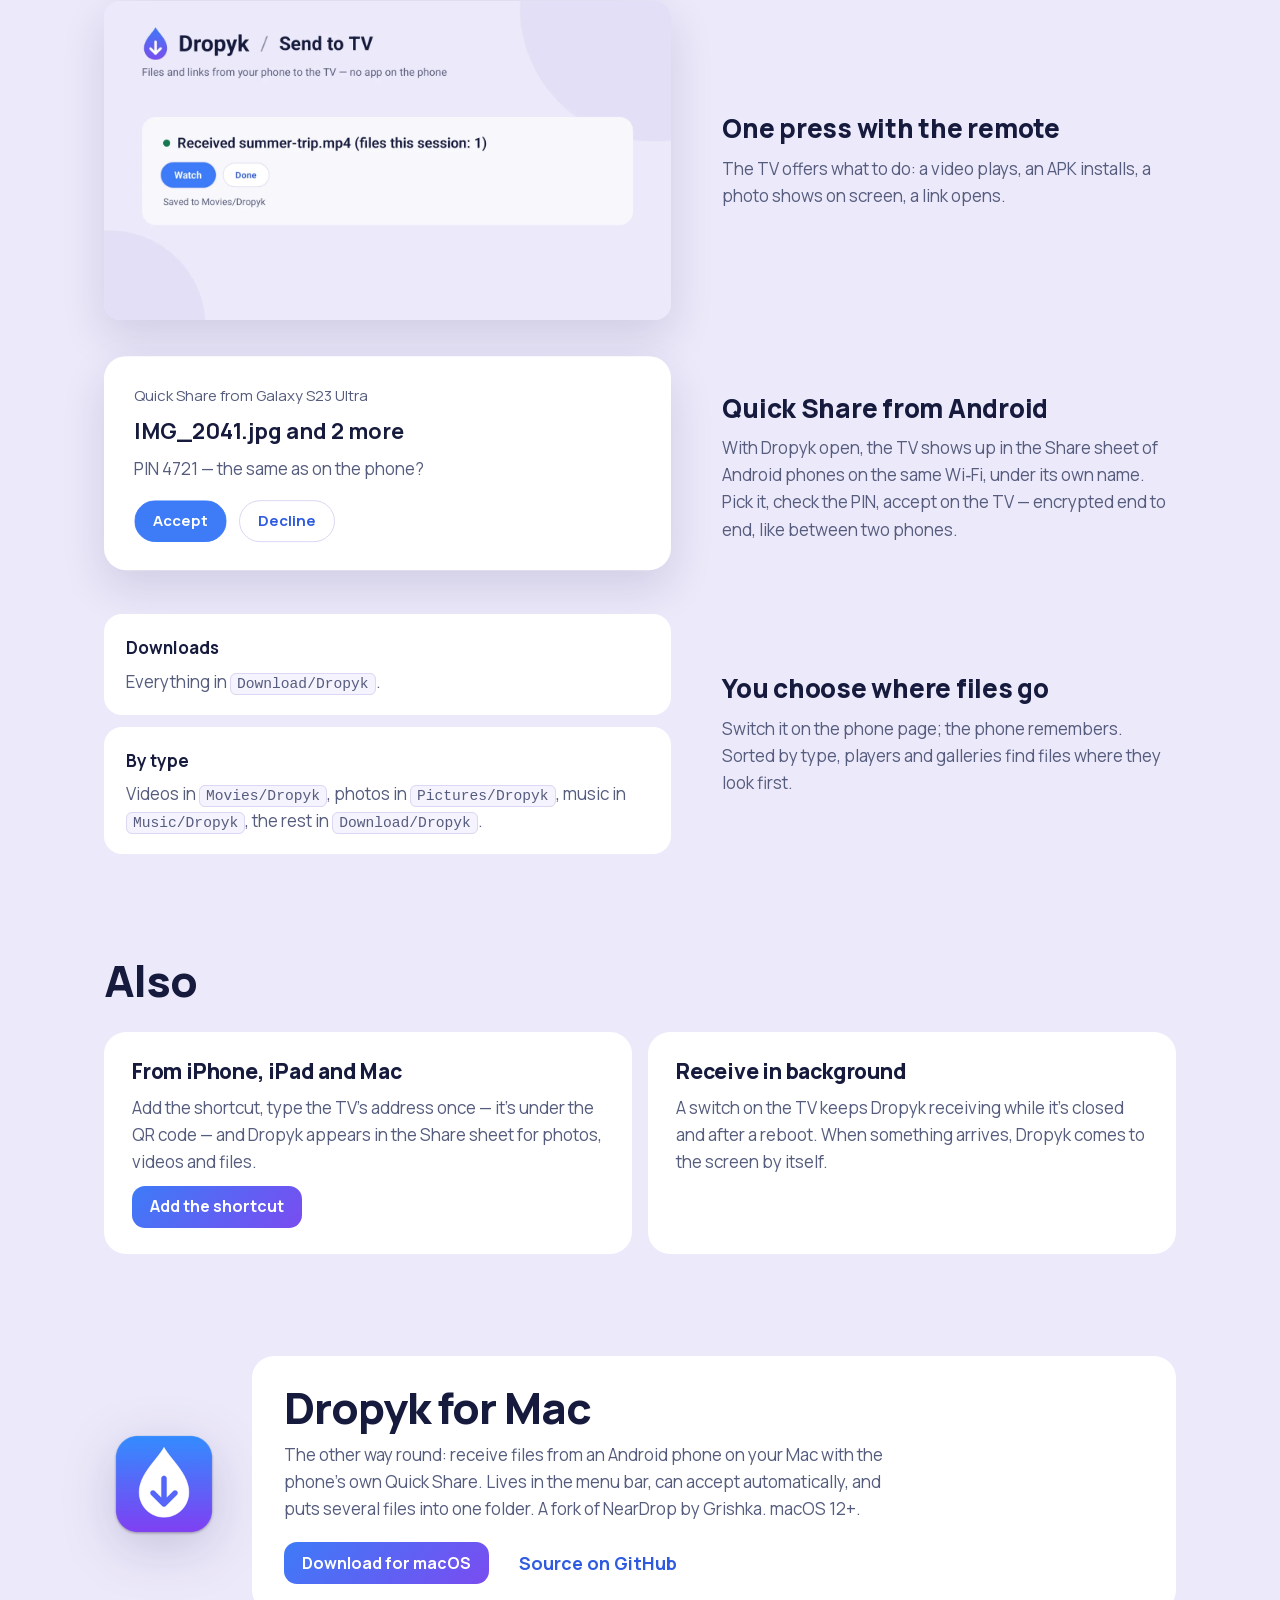
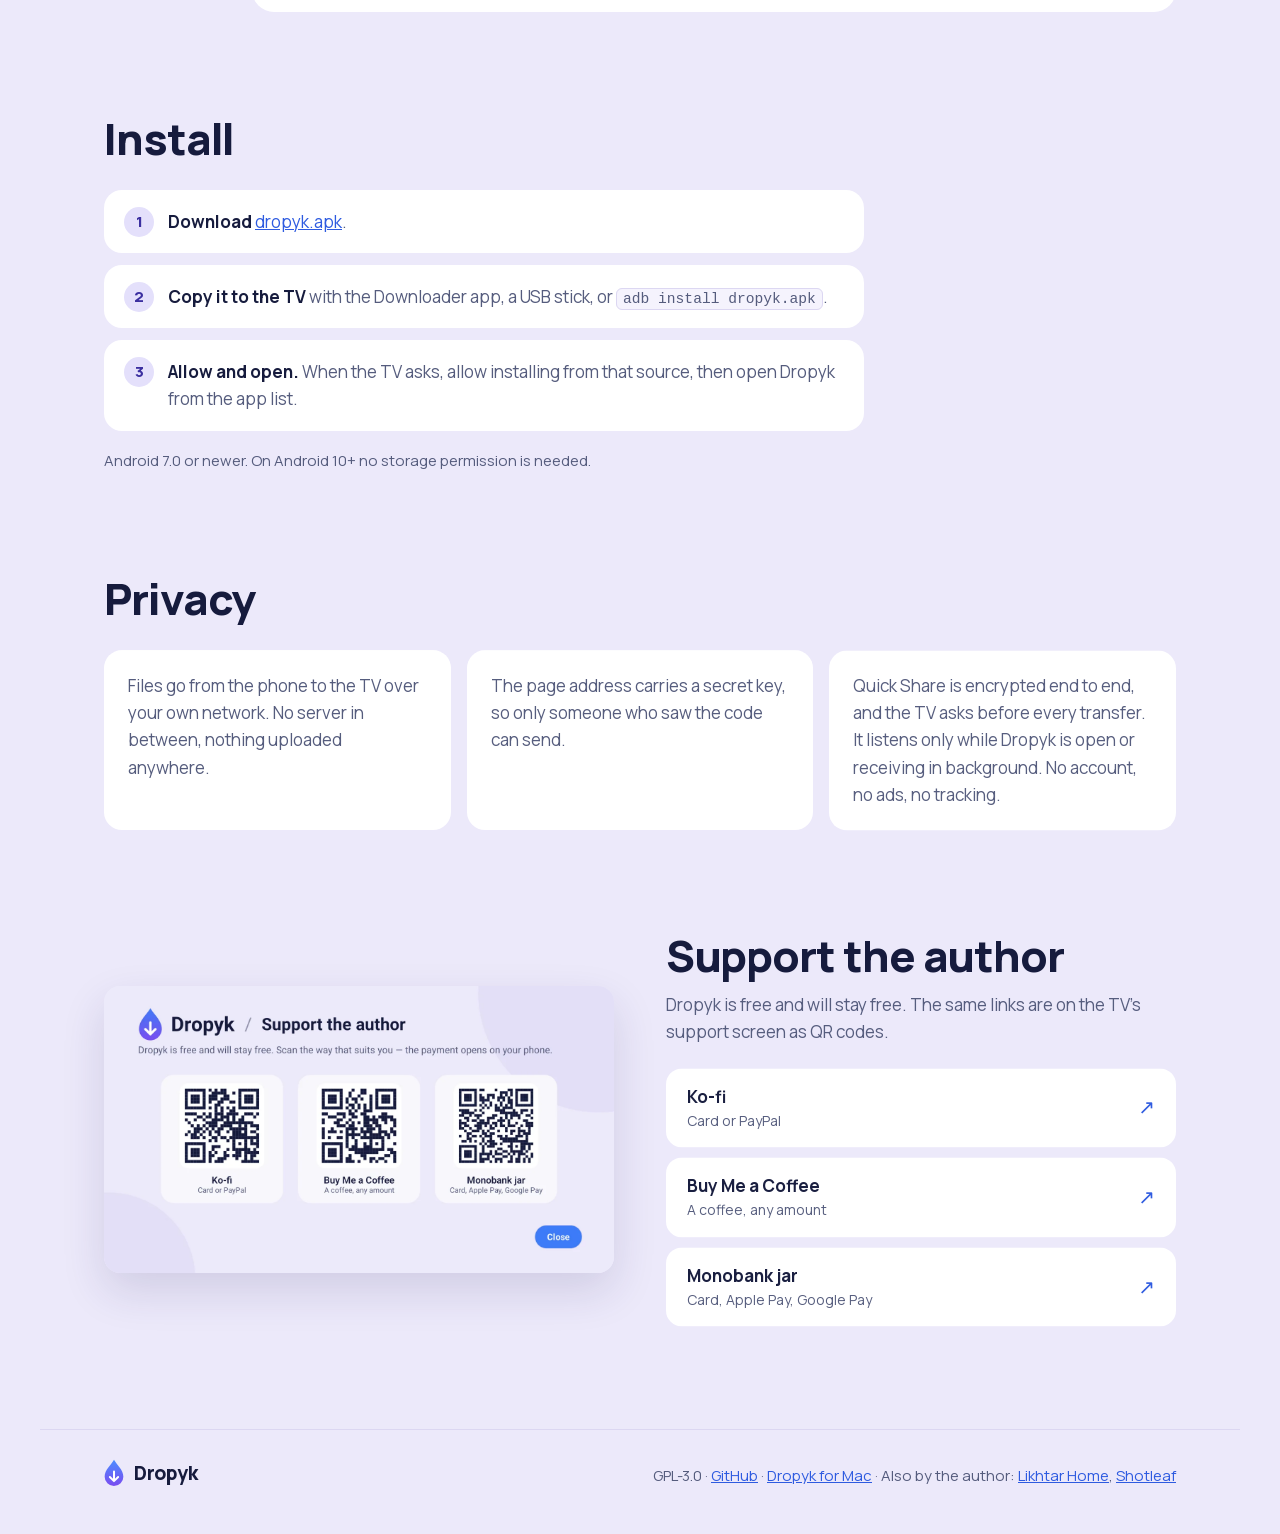
==== commit ce45861a: "site: the seven minors from the review The hero shows itself at 1.2 s if the scripts are slow; the m" ====
--- a/web/index.html
+++ b/web/index.html
@@ -36,12 +36,12 @@
 <link rel="icon" type="image/png" sizes="32x32" href="assets/icon-32.png">
 <link rel="apple-touch-icon" href="assets/icon-180.png">
 <link rel="preload" href="fonts/manrope-latin.woff2" as="font" type="font/woff2" crossorigin>
-<link rel="stylesheet" href="style.css?v=52f91c2b">
+<link rel="stylesheet" href="style.css?v=8b734117">
 <script defer src="vendor/gsap/3.15.0/gsap.min.js"></script>
 <script defer src="vendor/gsap/3.15.0/ScrollTrigger.min.js"></script>
 <script defer src="vendor/gsap/3.15.0/SplitText.min.js"></script>
 <script defer src="vendor/gsap/3.15.0/DrawSVGPlugin.min.js"></script>
-<script defer src="motion.js?v=2d58674d"></script>
+<script defer src="motion.js?v=8e9e25b8"></script>
 </head>
 <body>
 <div class="backdrop" aria-hidden="true"><div class="blob"></div></div>
@@ -88,12 +88,12 @@
       </a>
       <a class="text-link" href="#install">How to install<svg viewBox="0 0 24 24" aria-hidden="true"><path d="m9 6 6 6-6 6" fill="none" stroke="currentColor" stroke-width="2.2" stroke-linecap="round" stroke-linejoin="round"/></svg></a>
     </div>
-    <p class="stats"><b data-count="80">80</b> downloads for the TV · <b data-count="40">40</b> for the Mac</p>
+    <p class="stats"><b data-count="81">81</b> downloads for the TV · <b data-count="40">40</b> for the Mac</p>
   </div>
   <div class="devices">
     <div class="devices-tilt">
     <figure class="tv">
-      <div class="tv-screen"><img src="assets/en-tv-waiting.webp" alt="Dropyk on a TV: Dropyk / Send to TV, a QR code, two steps and the fallback address" width="1440" height="810" fetchpriority="high"><img class="tv-alt" src="assets/en-tv-receiving.webp" alt="" aria-hidden="true" width="1440" height="810" decoding="async"><img class="tv-alt" src="assets/en-tv-received-video.webp" alt="" aria-hidden="true" width="1440" height="810" decoding="async"></div>
+      <div class="tv-screen"><img src="assets/en-tv-waiting.webp" alt="Dropyk on a TV: Dropyk / Send to TV, a QR code, two steps and the fallback address" width="1440" height="810" fetchpriority="high"><img class="tv-alt" data-src="assets/en-tv-receiving.webp" alt="" aria-hidden="true" width="1440" height="810" decoding="async"><img class="tv-alt" data-src="assets/en-tv-received-video.webp" alt="" aria-hidden="true" width="1440" height="810" decoding="async"></div>
       <div class="tv-stand" aria-hidden="true"></div>
     </figure>
     <figure class="phone">
--- a/web/style.css
+++ b/web/style.css
@@ -201,6 +201,9 @@
 
 /* Motion (motion.js): hidden only while .motion is on <html>, which the head script takes off after 3 s if motion.js never starts. */
 .motion [data-reveal], .motion .hero-copy > *, .motion .devices-tilt > figure, .motion .steps li, .motion .feature > *, .motion .mac img { opacity: 0; }
+/* The hero can't wait 3 s on a slow line: it shows itself at 1.2 s unless motion.js has taken over (.moving). */
+@keyframes show { to { opacity: 1; } }
+.motion:not(.moving) .hero-copy > *, .motion:not(.moving) .devices-tilt > figure { animation: show .4s 1.2s forwards; }
 /* Hover lift (motion.js adds .lifted): the same soft shadow the screenshots have. */
 .lifted { box-shadow: 0 18px 44px rgba(40, 36, 100, .14); }
 .more-card, .private li, .install li, .give { transition: box-shadow .25s; }
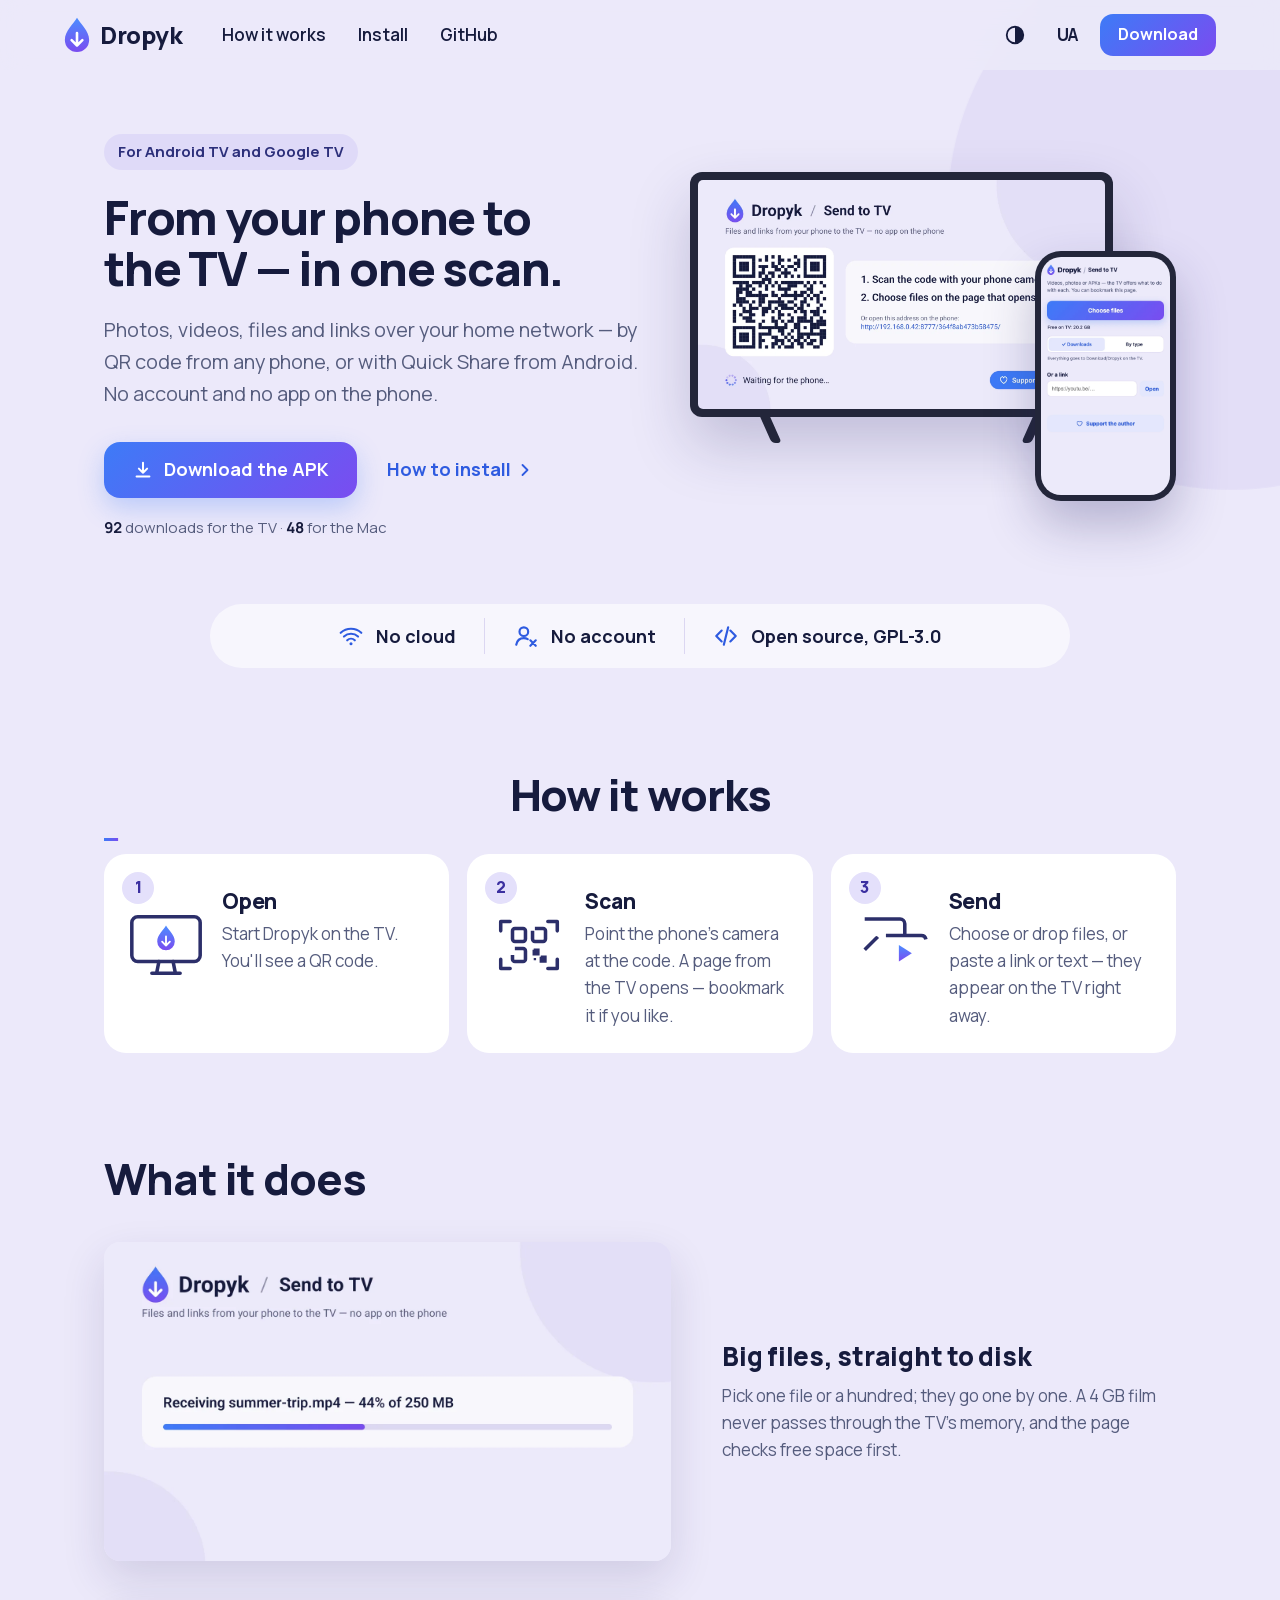
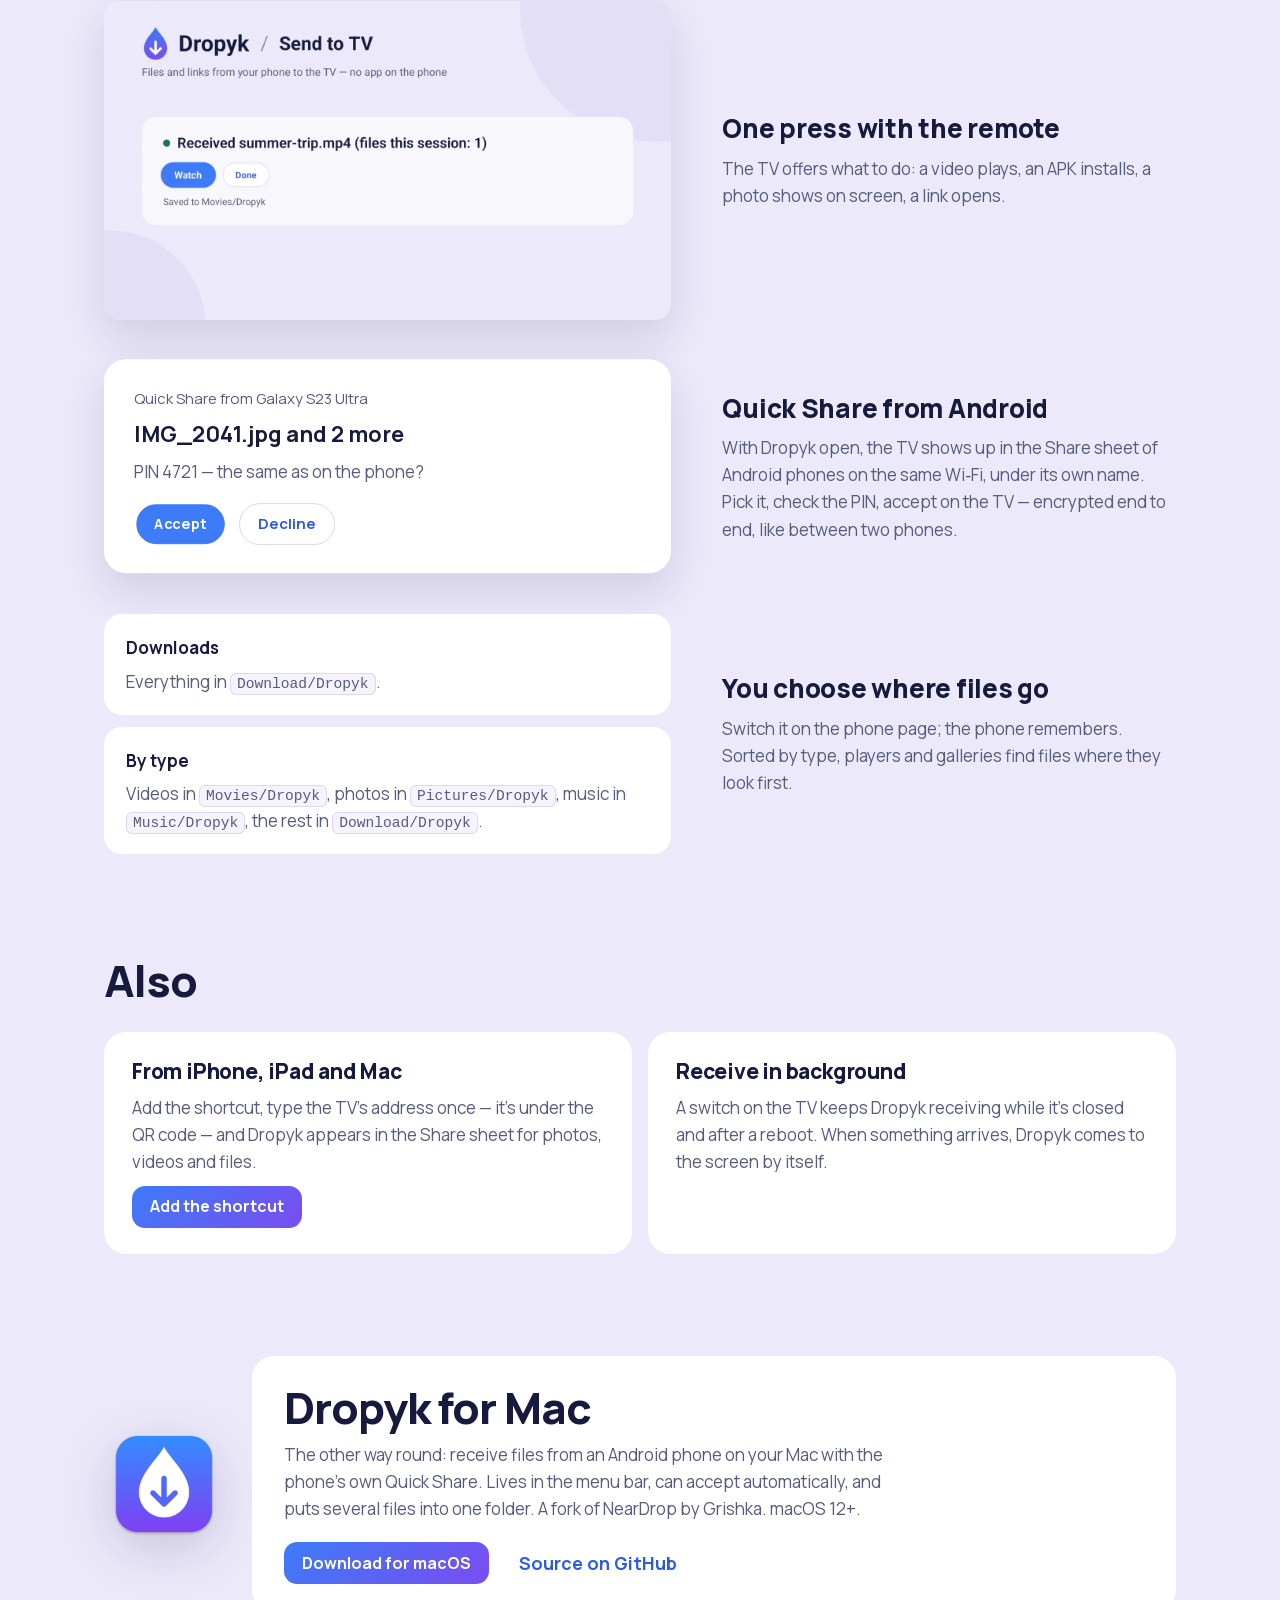
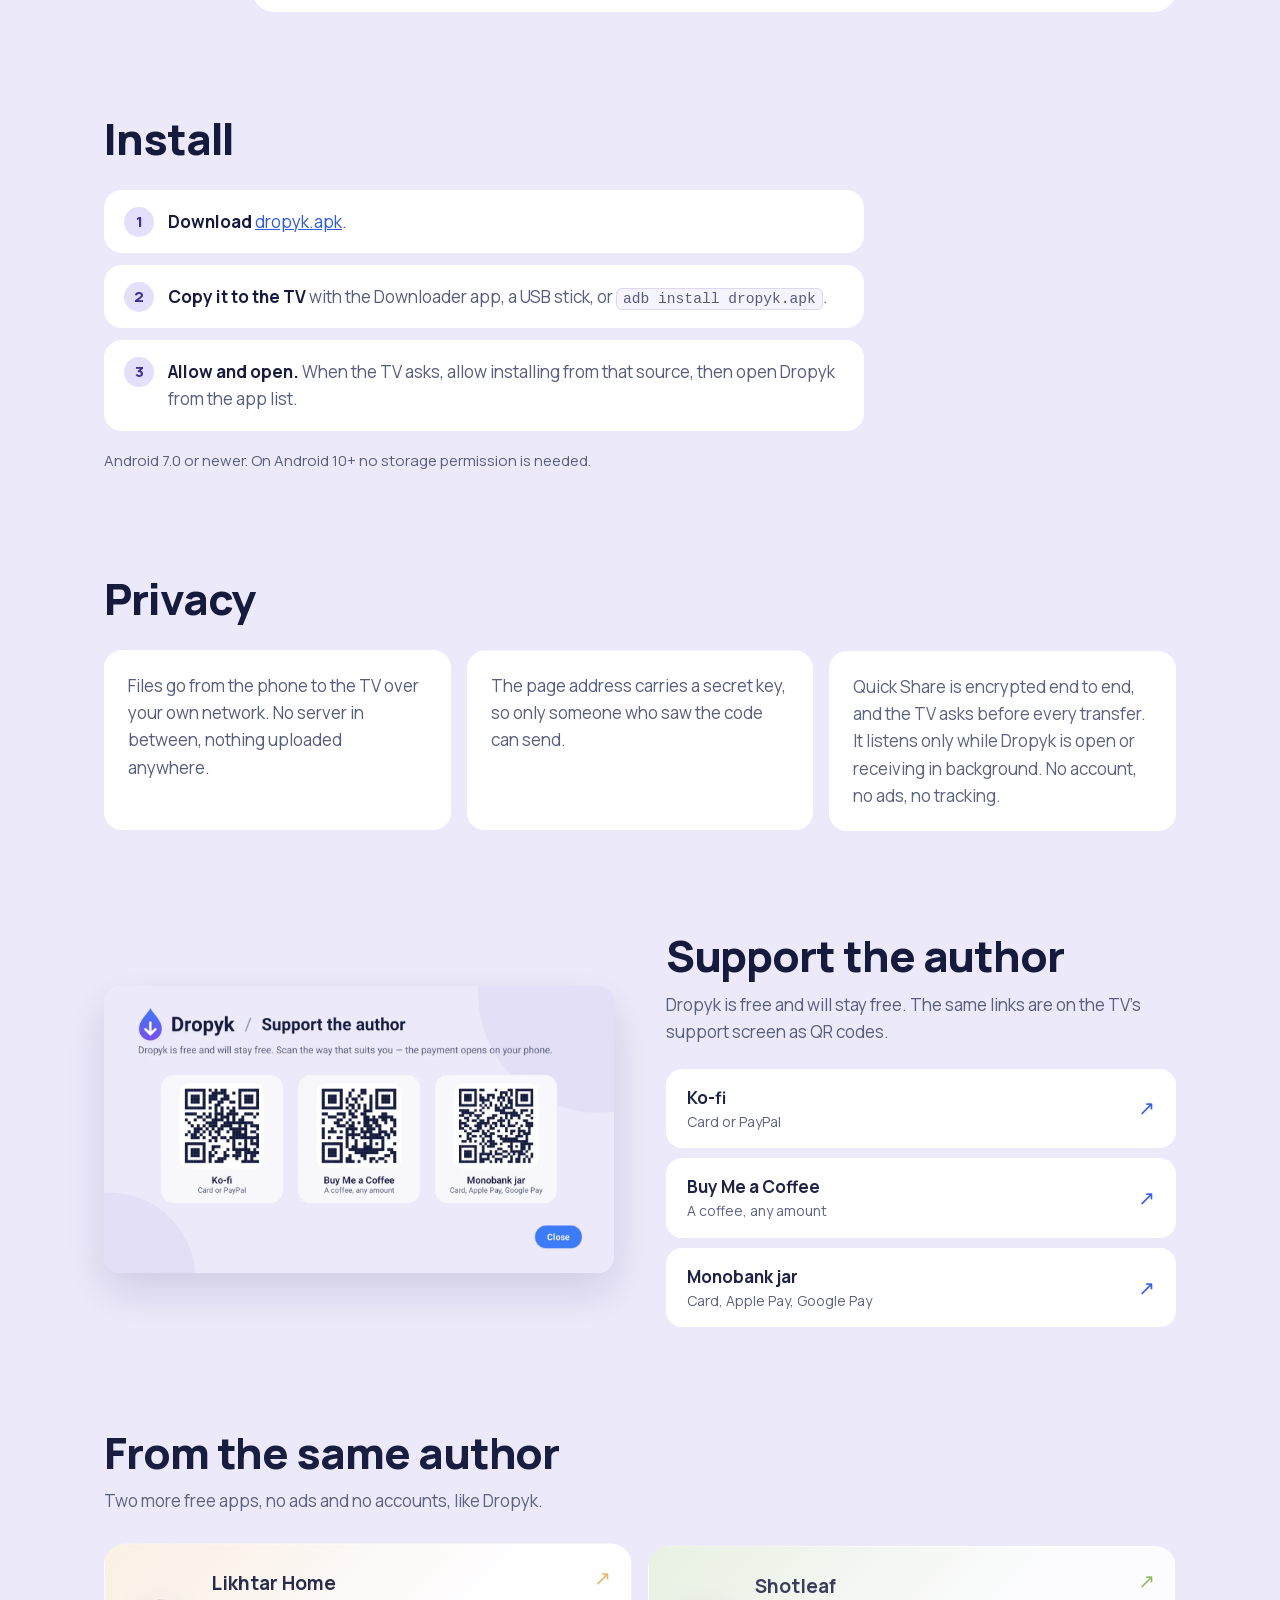
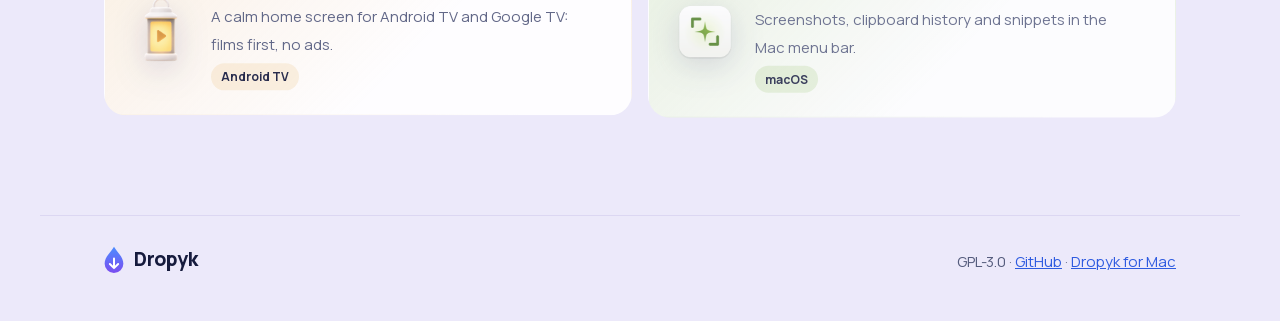
==== commit 02b0ff54: "Site and README: the author's other apps, Likhtar Home and Shotleaf Co-Authored-By: Claude Opus 5.5 " ====
--- a/web/index.html
+++ b/web/index.html
@@ -36,12 +36,12 @@
 <link rel="icon" type="image/png" sizes="32x32" href="assets/icon-32.png">
 <link rel="apple-touch-icon" href="assets/icon-180.png">
 <link rel="preload" href="fonts/manrope-latin.woff2" as="font" type="font/woff2" crossorigin>
-<link rel="stylesheet" href="style.css?v=8b734117">
+<link rel="stylesheet" href="style.css?v=ae629f5f">
 <script defer src="vendor/gsap/3.15.0/gsap.min.js"></script>
 <script defer src="vendor/gsap/3.15.0/ScrollTrigger.min.js"></script>
 <script defer src="vendor/gsap/3.15.0/SplitText.min.js"></script>
 <script defer src="vendor/gsap/3.15.0/DrawSVGPlugin.min.js"></script>
-<script defer src="motion.js?v=8e9e25b8"></script>
+<script defer src="motion.js?v=72dc1f9f"></script>
 </head>
 <body>
 <div class="backdrop" aria-hidden="true"><div class="blob"></div></div>
@@ -88,7 +88,7 @@
       </a>
       <a class="text-link" href="#install">How to install<svg viewBox="0 0 24 24" aria-hidden="true"><path d="m9 6 6 6-6 6" fill="none" stroke="currentColor" stroke-width="2.2" stroke-linecap="round" stroke-linejoin="round"/></svg></a>
     </div>
-    <p class="stats"><b data-count="81">81</b> downloads for the TV · <b data-count="40">40</b> for the Mac</p>
+    <p class="stats"><b data-count="92">92</b> downloads for the TV · <b data-count="48">48</b> for the Mac</p>
   </div>
   <div class="devices">
     <div class="devices-tilt">
@@ -232,11 +232,30 @@
   </div>
 </section>
 
+<section class="kin" data-reveal="kin" aria-labelledby="kin-title">
+  <h2 id="kin-title">From the same author</h2>
+  <p class="kin-lead">Two more free apps, no ads and no accounts, like Dropyk.</p>
+  <div class="kin-cards">
+    <a class="kin-card" href="https://likhtar.syvyj.dev/" style="--tone: 232, 178, 90">
+      <img src="assets/kin-likhtar.png" alt="" width="64" height="64" loading="lazy">
+      <span><b>Likhtar Home</b><small>A calm home screen for Android TV and Google TV: films first, no ads.</small></span>
+      <em class="kin-tag">Android TV</em>
+      <span class="kin-arrow" aria-hidden="true">↗</span>
+    </a>
+    <a class="kin-card" href="https://shotleaf.syvyj.dev/" style="--tone: 124, 179, 66">
+      <img src="assets/kin-shotleaf.png" alt="" width="64" height="64" loading="lazy">
+      <span><b>Shotleaf</b><small>Screenshots, clipboard history and snippets in the Mac menu bar.</small></span>
+      <em class="kin-tag">macOS</em>
+      <span class="kin-arrow" aria-hidden="true">↗</span>
+    </a>
+  </div>
+</section>
+
 </main>
 
 <footer class="footer">
   <p><a class="brand" href=""><svg aria-hidden="true"><use href="#drop"/></svg><span>Dropyk</span></a></p>
-  <p>GPL-3.0 · <a href="https://github.com/Syvyj/dropyk-android">GitHub</a> · <a href="#mac">Dropyk for Mac</a> · Also by the author: <a href="https://likhtar.syvyj.dev/">Likhtar Home</a>, <a href="https://shotleaf.syvyj.dev/">Shotleaf</a></p>
+  <p>GPL-3.0 · <a href="https://github.com/Syvyj/dropyk-android">GitHub</a> · <a href="#mac">Dropyk for Mac</a></p>
 </footer>
 </body>
 </html>
--- a/web/style.css
+++ b/web/style.css
@@ -207,3 +207,17 @@
 /* Hover lift (motion.js adds .lifted): the same soft shadow the screenshots have. */
 .lifted { box-shadow: 0 18px 44px rgba(40, 36, 100, .14); }
 .more-card, .private li, .install li, .give { transition: box-shadow .25s; }
+
+/* From the same author: each card tinted with its app's colour */
+.kin-lead { color: var(--muted); margin: 10px 0 0; }
+.kin-cards { display: grid; grid-template-columns: 1fr 1fr; gap: 16px; margin-top: 28px; }
+.kin-card { position: relative; display: grid; grid-template-columns: auto 1fr; gap: 6px 18px; align-items: center; padding: 24px 52px 24px 24px; border-radius: 22px;
+  background: linear-gradient(135deg, rgba(var(--tone), .18), transparent 60%), var(--card); border: 1px solid transparent; color: var(--ink); text-decoration: none;
+  transition: transform .25s, box-shadow .25s, border-color .25s; }
+.kin-card:hover, .kin-card:focus-visible { transform: translateY(-3px); border-color: rgba(var(--tone), .7); box-shadow: 0 18px 40px -18px rgba(var(--tone), .55); }
+.kin-card img { grid-row: span 2; width: 64px; height: 64px; border-radius: 16px; filter: drop-shadow(0 8px 16px rgba(40, 36, 100, .18)); }
+.kin-card b { display: block; font-size: 19px; margin-bottom: 4px; }
+.kin-card small { color: var(--muted); font-size: 15px; }
+.kin-tag { font-style: normal; justify-self: start; padding: 4px 10px; border-radius: 999px; font-size: 12px; font-weight: 700; background: rgba(var(--tone), .18); color: var(--ink); }
+.kin-arrow { position: absolute; right: 20px; top: 18px; font-size: 20px; color: rgb(var(--tone)); }
+@media (max-width: 760px) { .kin-cards { grid-template-columns: 1fr; } .kin-card { align-items: start; } }
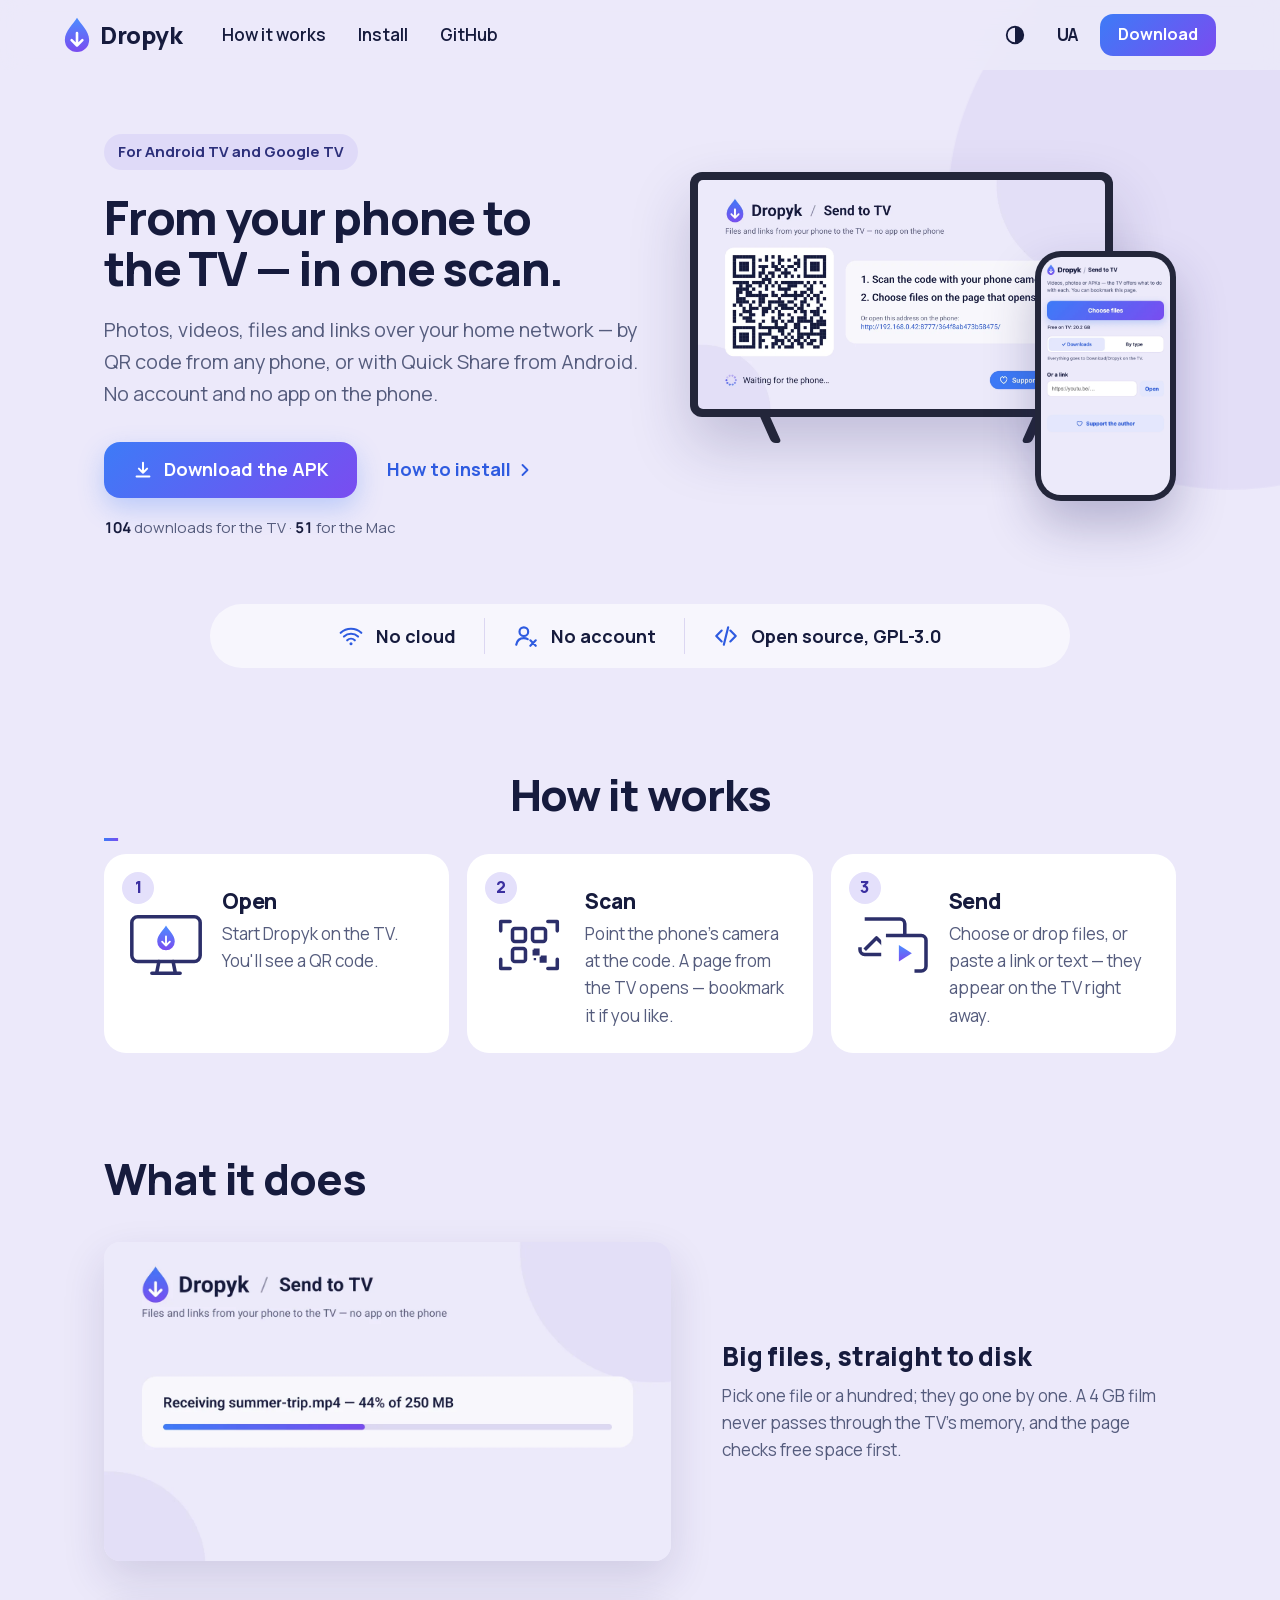
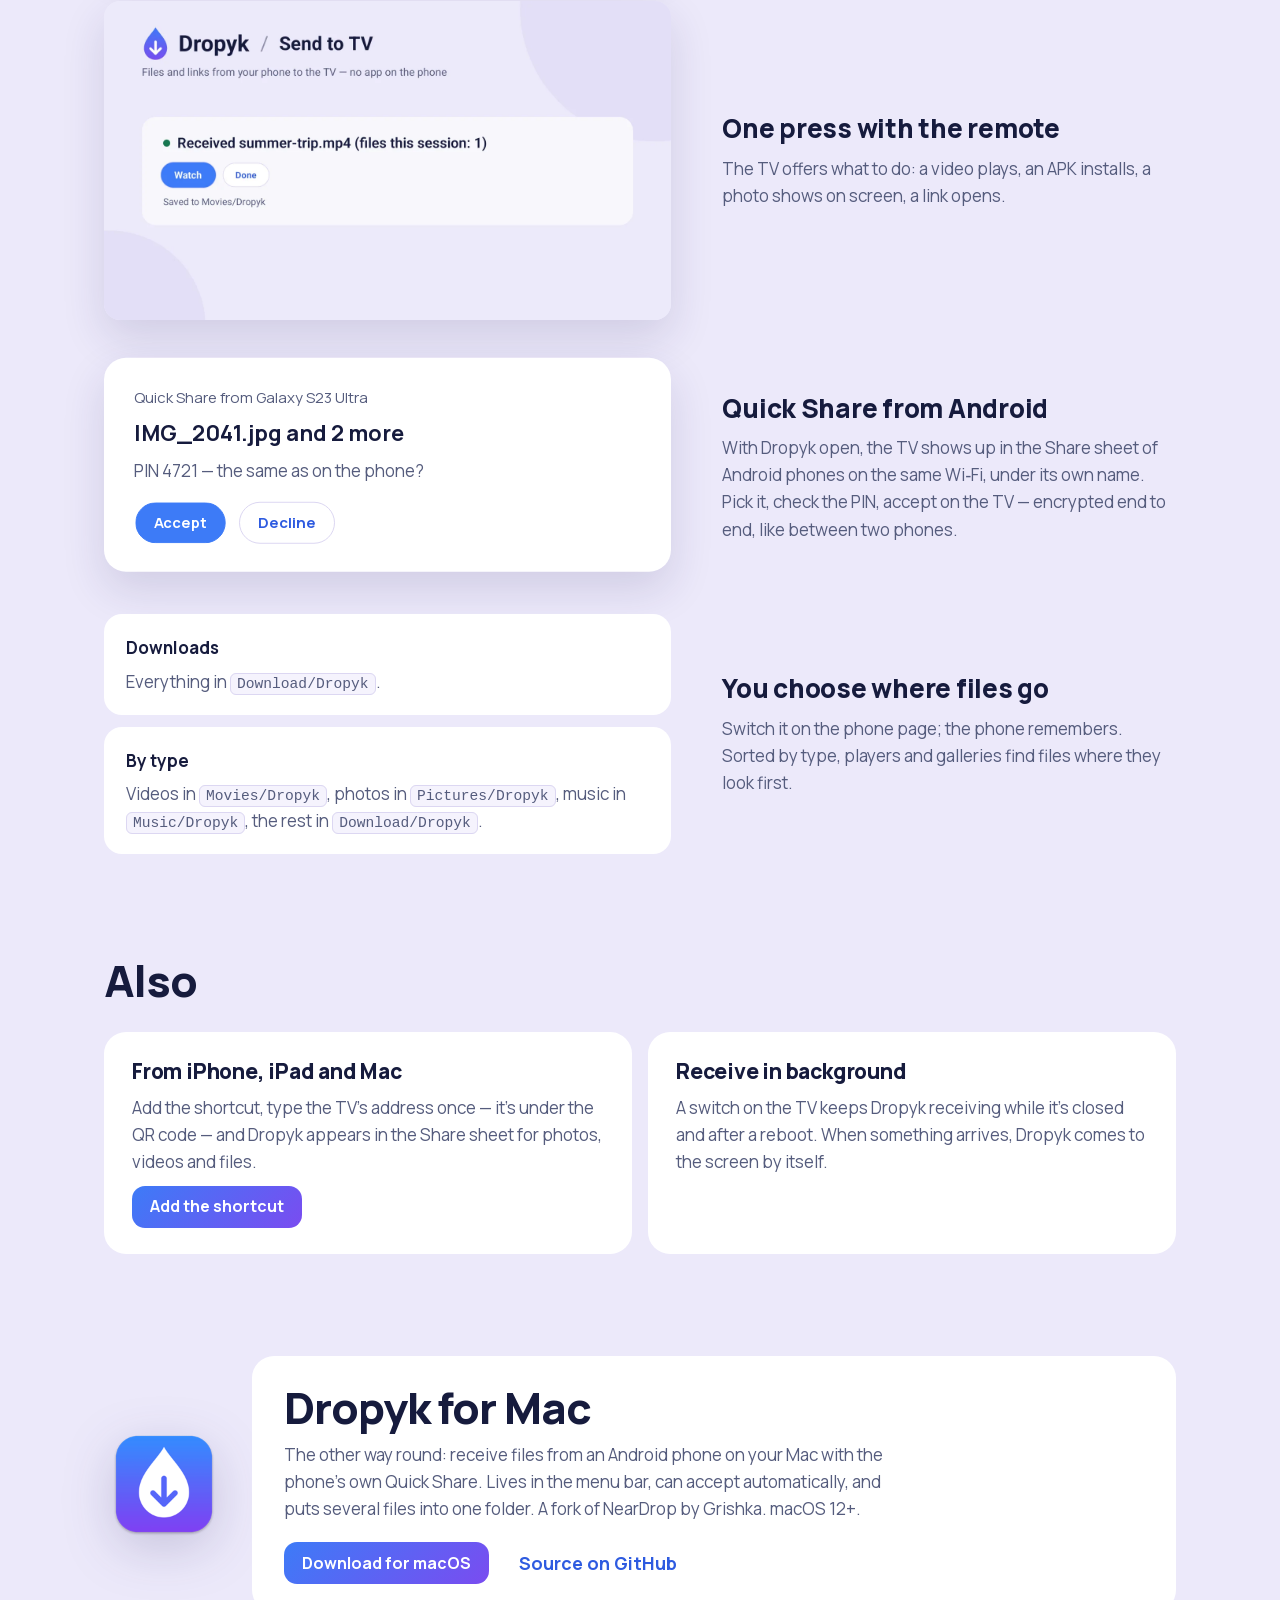
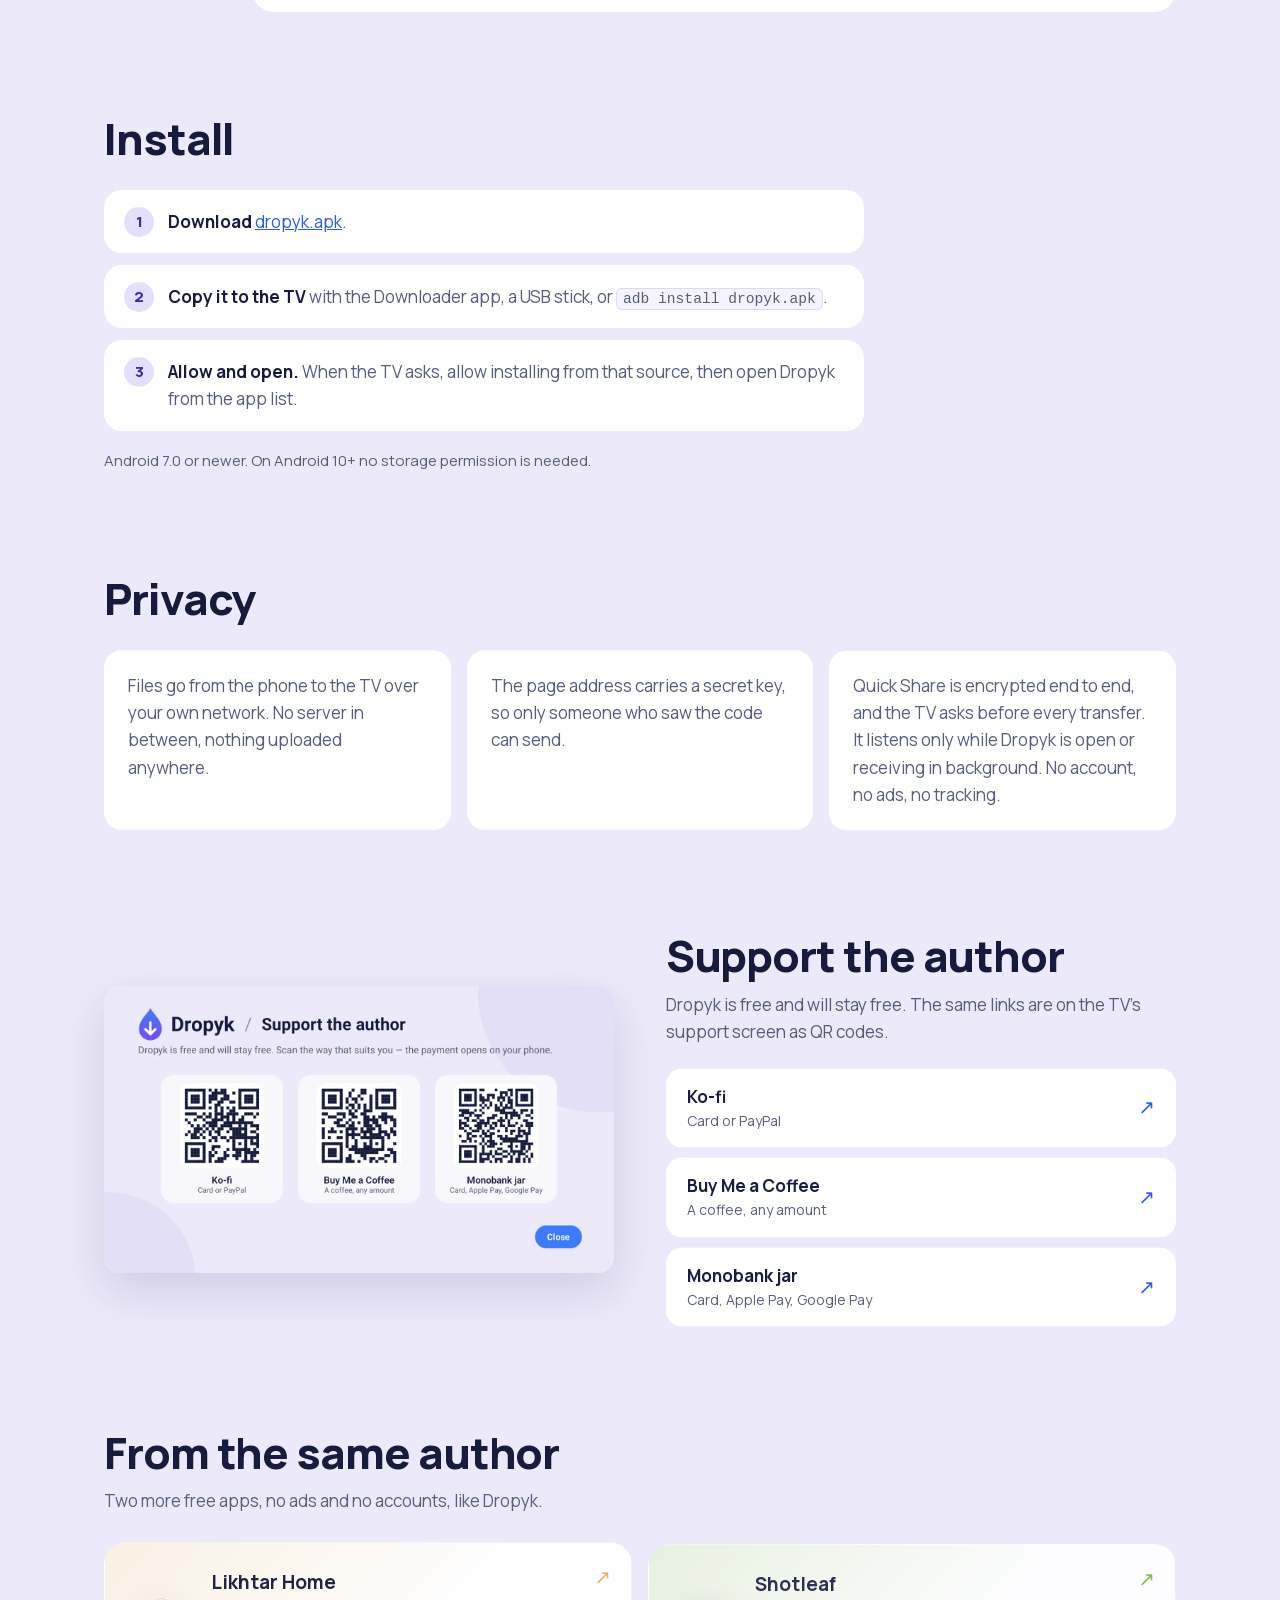
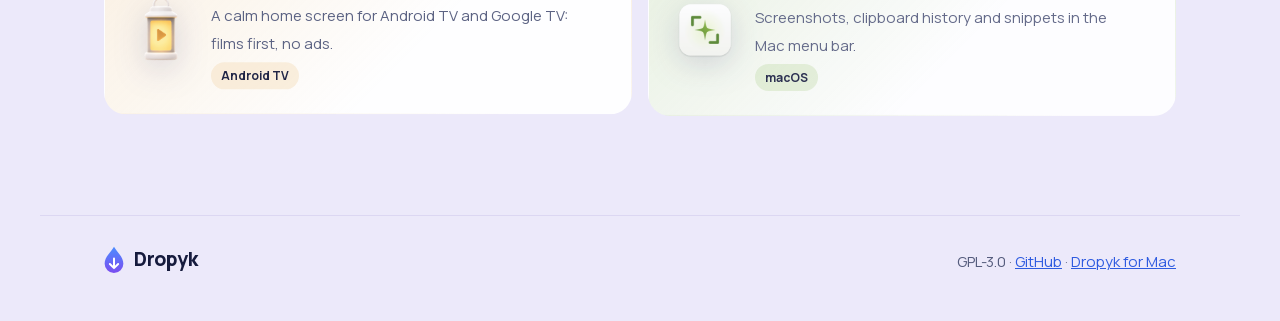
==== commit ec14c3ad: "Site: fresh download counts; build.py takes GITHUB_TOKEN past GitHub's hourly limit Co-Authored-By: " ====
--- a/web/index.html
+++ b/web/index.html
@@ -88,7 +88,7 @@
       </a>
       <a class="text-link" href="#install">How to install<svg viewBox="0 0 24 24" aria-hidden="true"><path d="m9 6 6 6-6 6" fill="none" stroke="currentColor" stroke-width="2.2" stroke-linecap="round" stroke-linejoin="round"/></svg></a>
     </div>
-    <p class="stats"><b data-count="92">92</b> downloads for the TV · <b data-count="48">48</b> for the Mac</p>
+    <p class="stats"><b data-count="104">104</b> downloads for the TV · <b data-count="51">51</b> for the Mac</p>
   </div>
   <div class="devices">
     <div class="devices-tilt">
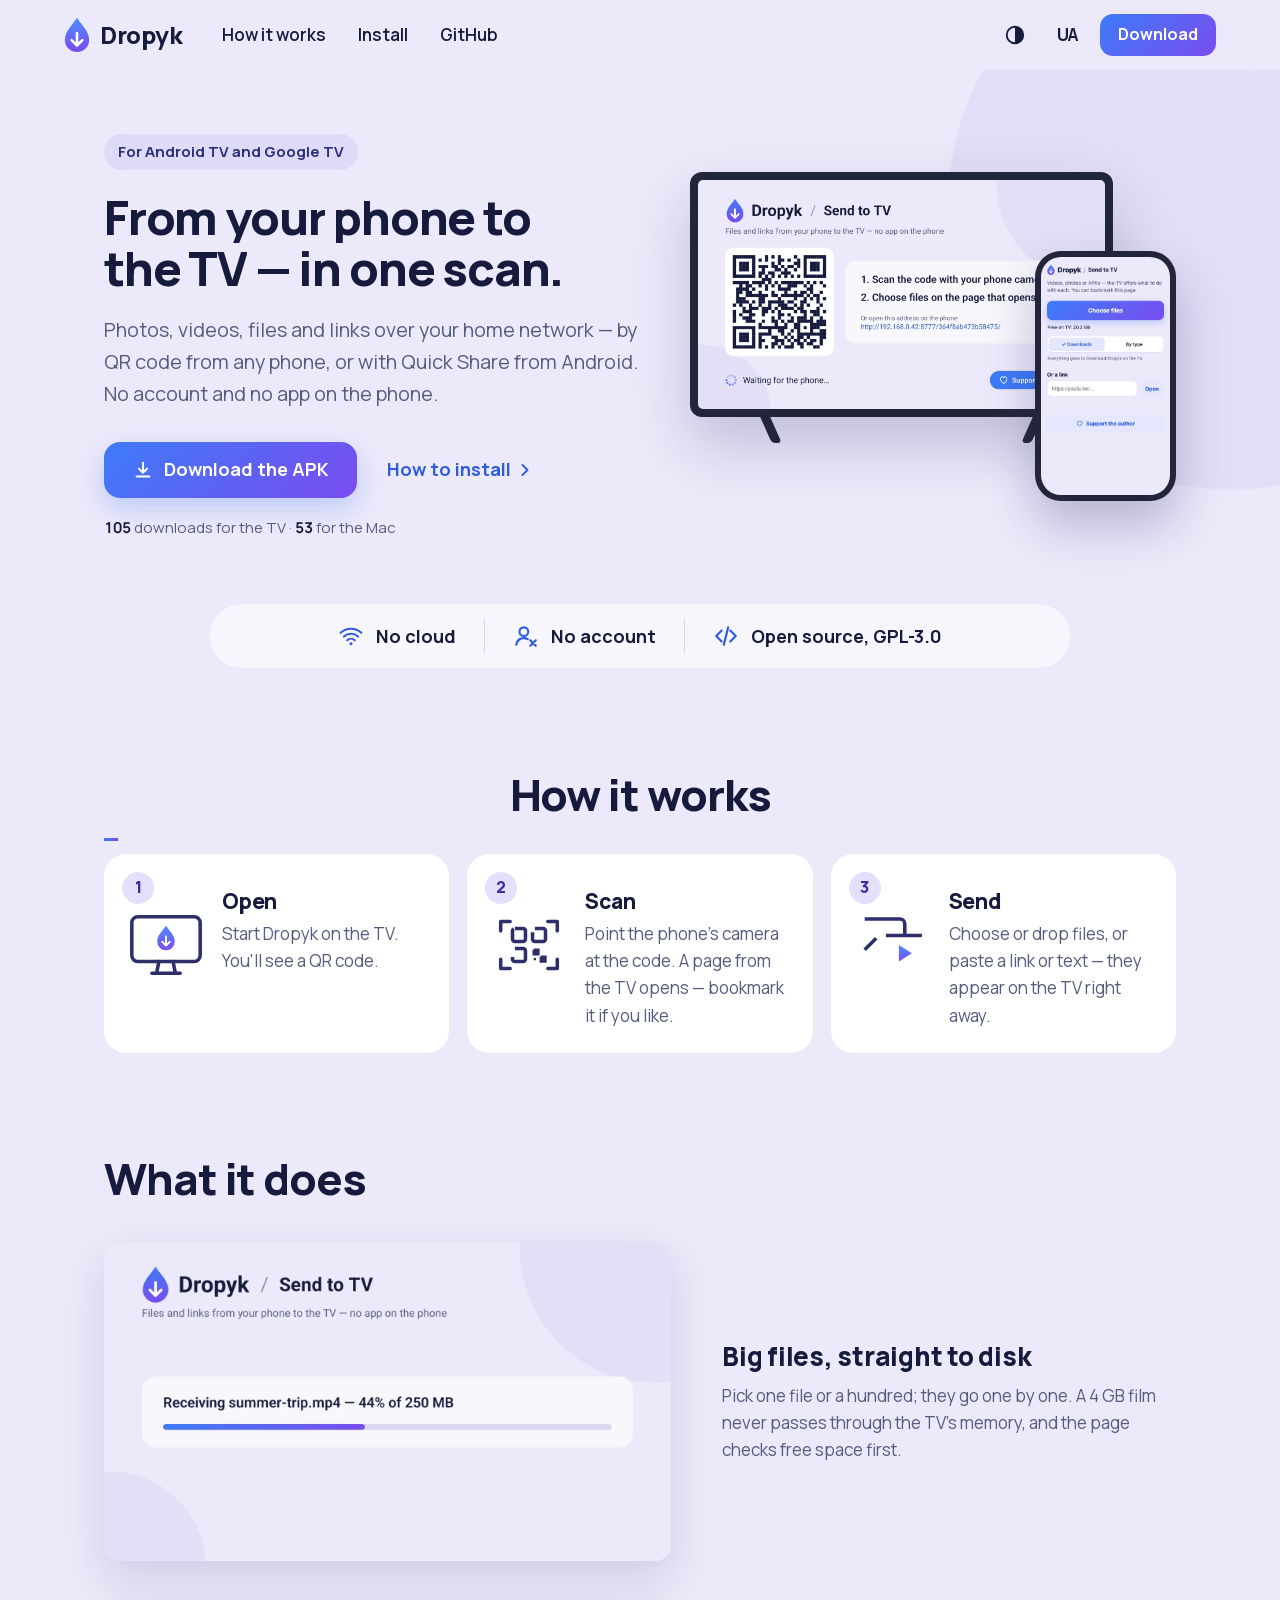
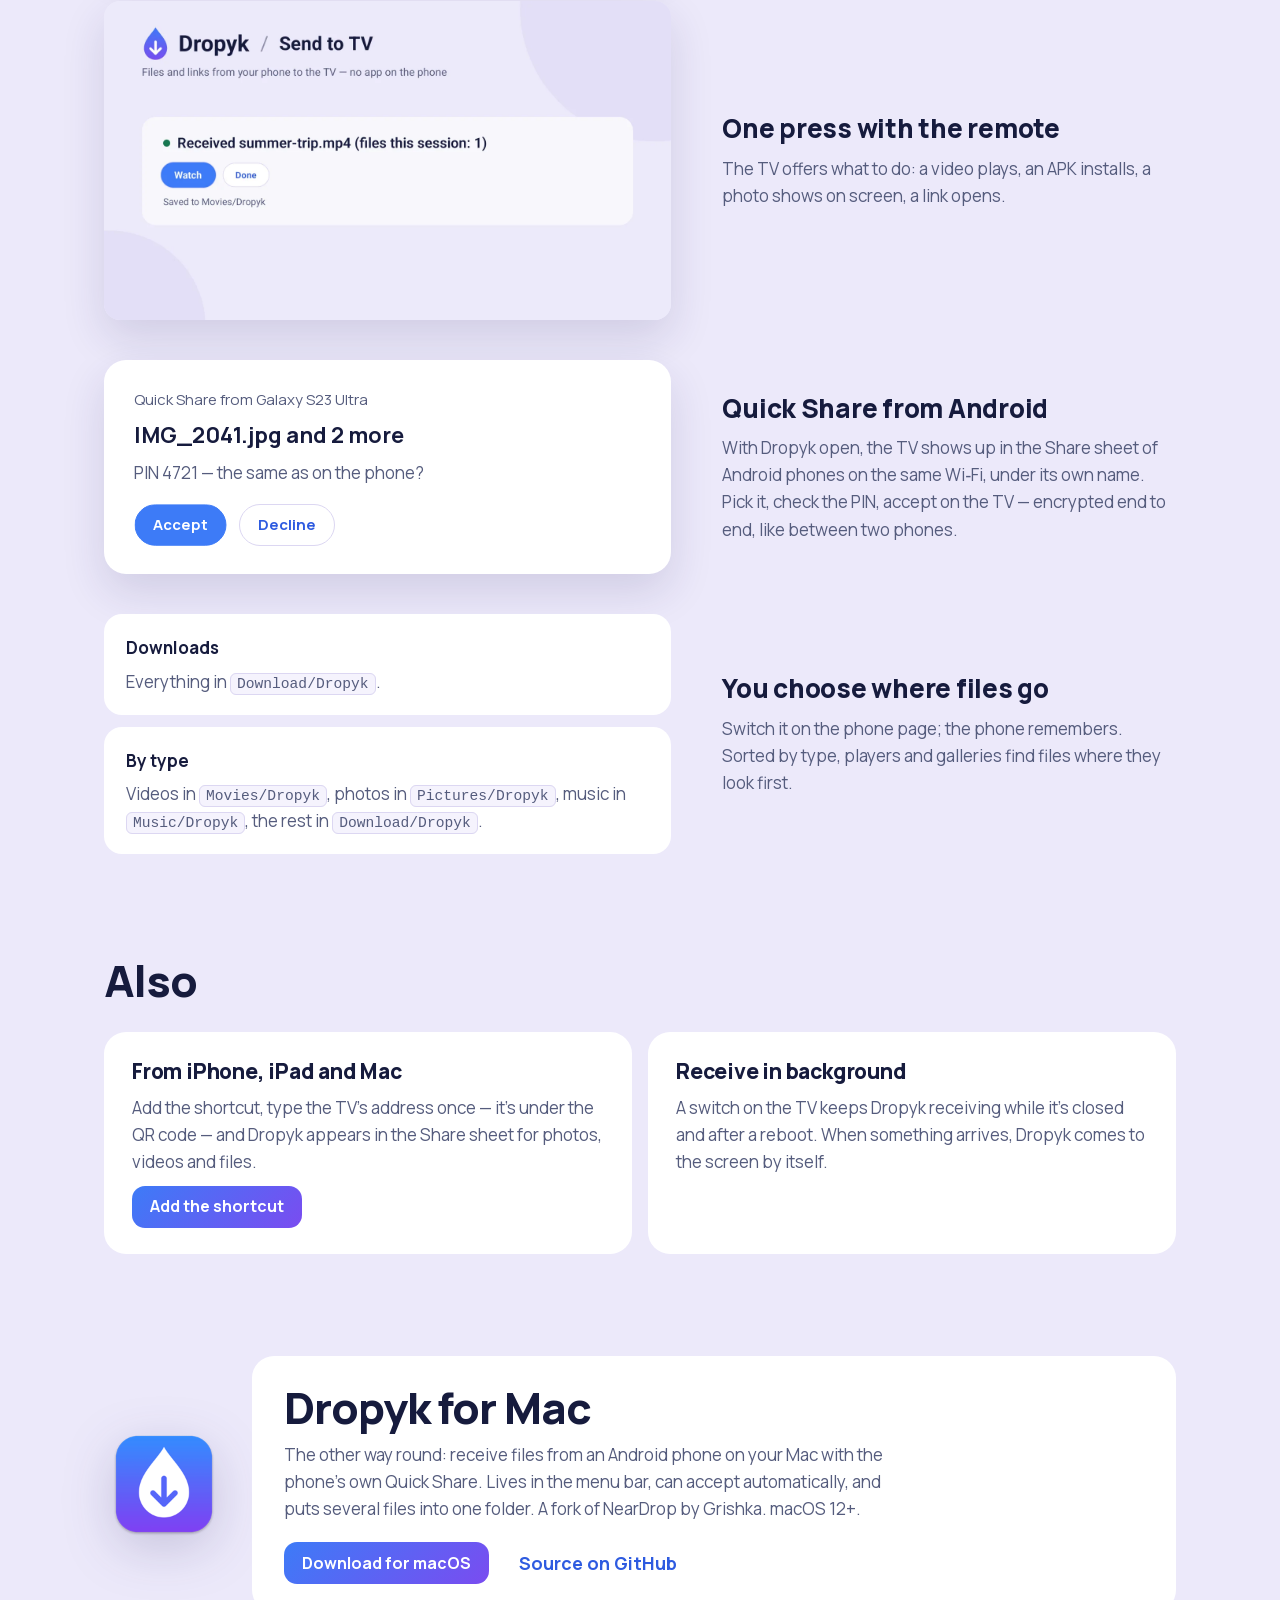
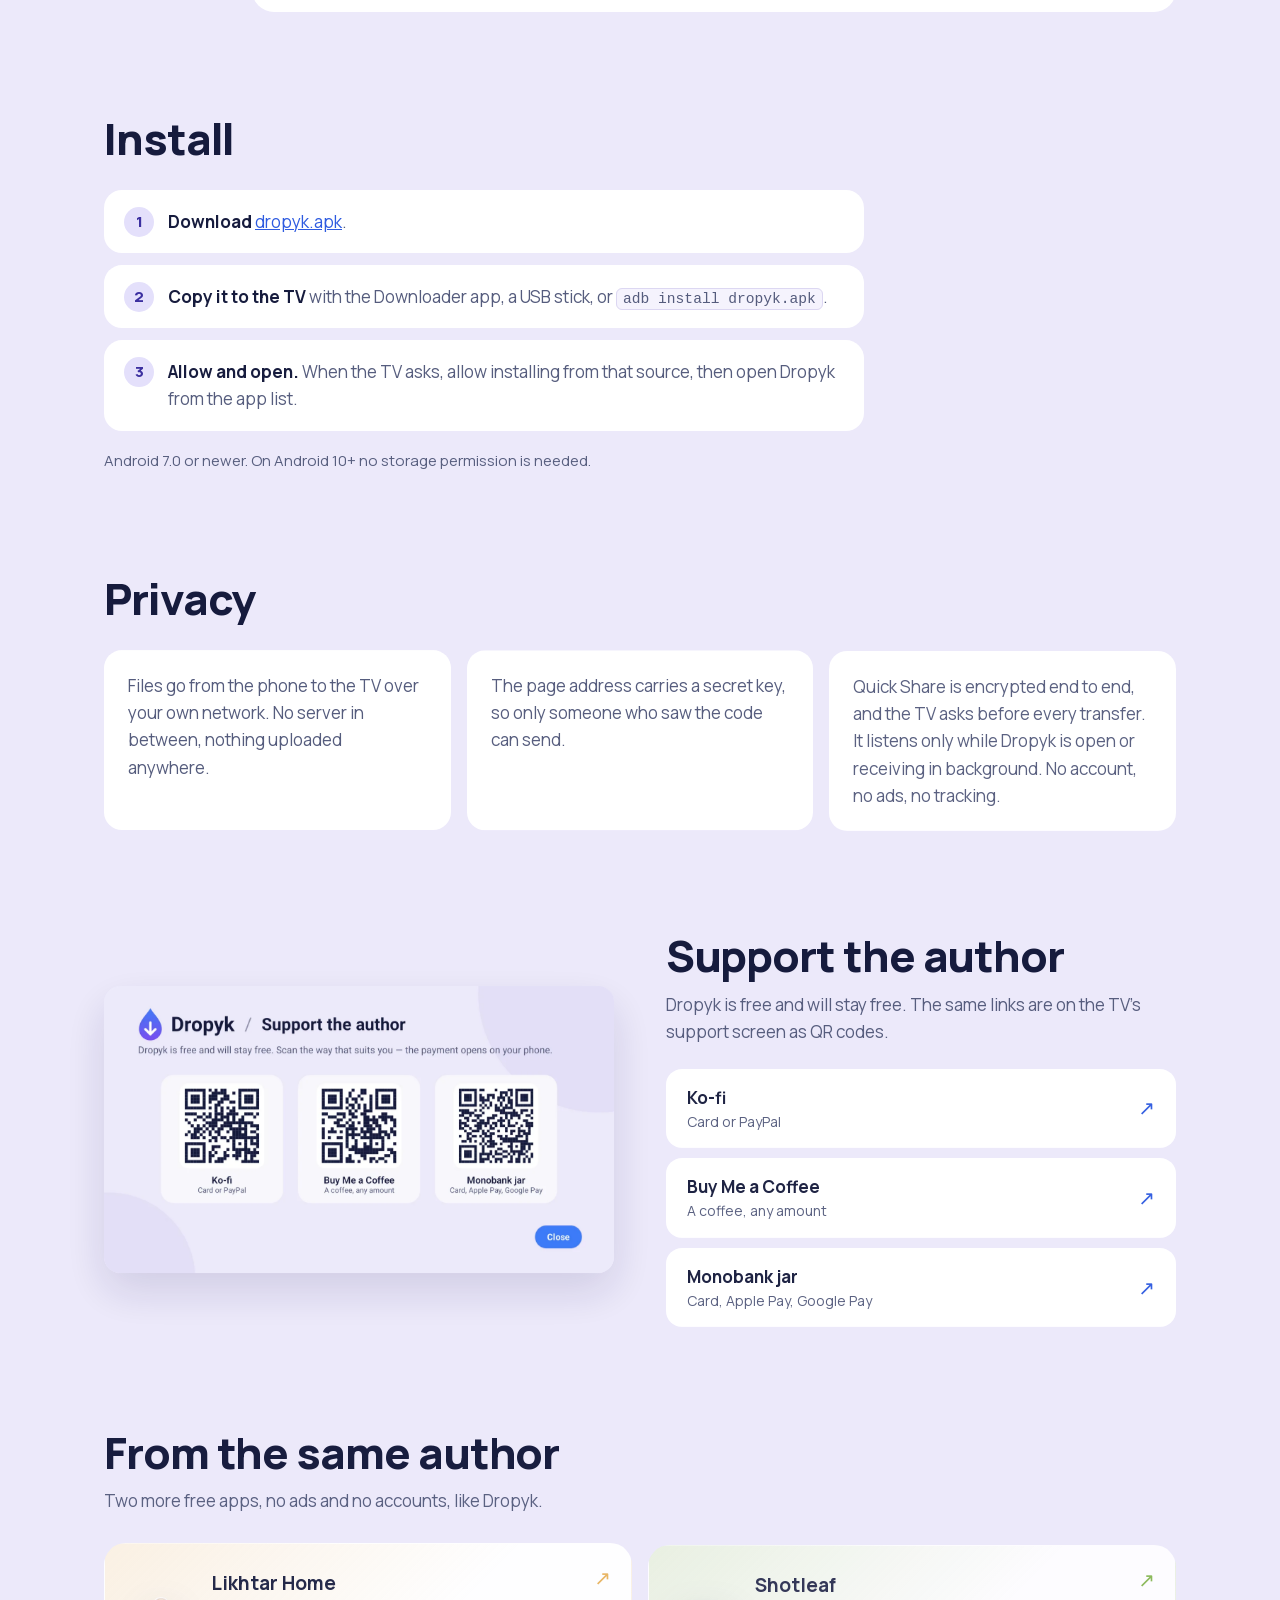
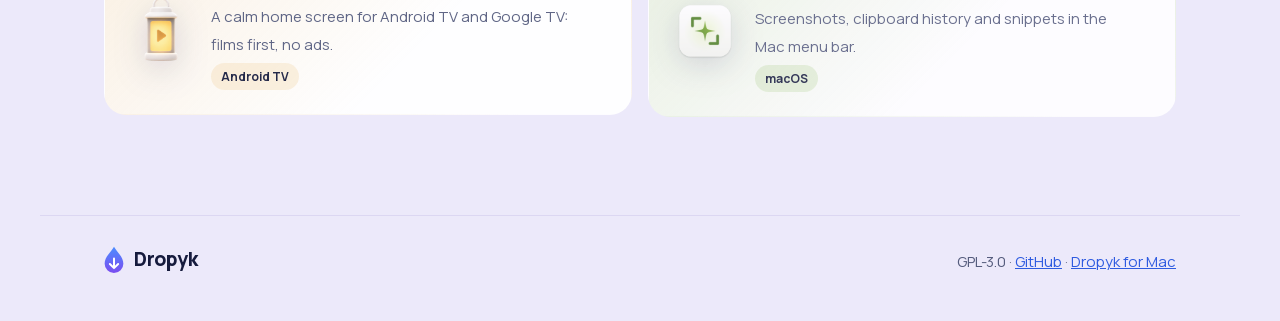
==== commit c5c2826e: "Site: fresh download counts Co-Authored-By: Claude Opus 5.5 <noreply@anthropic.com>" ====
--- a/web/index.html
+++ b/web/index.html
@@ -88,7 +88,7 @@
       </a>
       <a class="text-link" href="#install">How to install<svg viewBox="0 0 24 24" aria-hidden="true"><path d="m9 6 6 6-6 6" fill="none" stroke="currentColor" stroke-width="2.2" stroke-linecap="round" stroke-linejoin="round"/></svg></a>
     </div>
-    <p class="stats"><b data-count="104">104</b> downloads for the TV · <b data-count="51">51</b> for the Mac</p>
+    <p class="stats"><b data-count="105">105</b> downloads for the TV · <b data-count="53">53</b> for the Mac</p>
   </div>
   <div class="devices">
     <div class="devices-tilt">
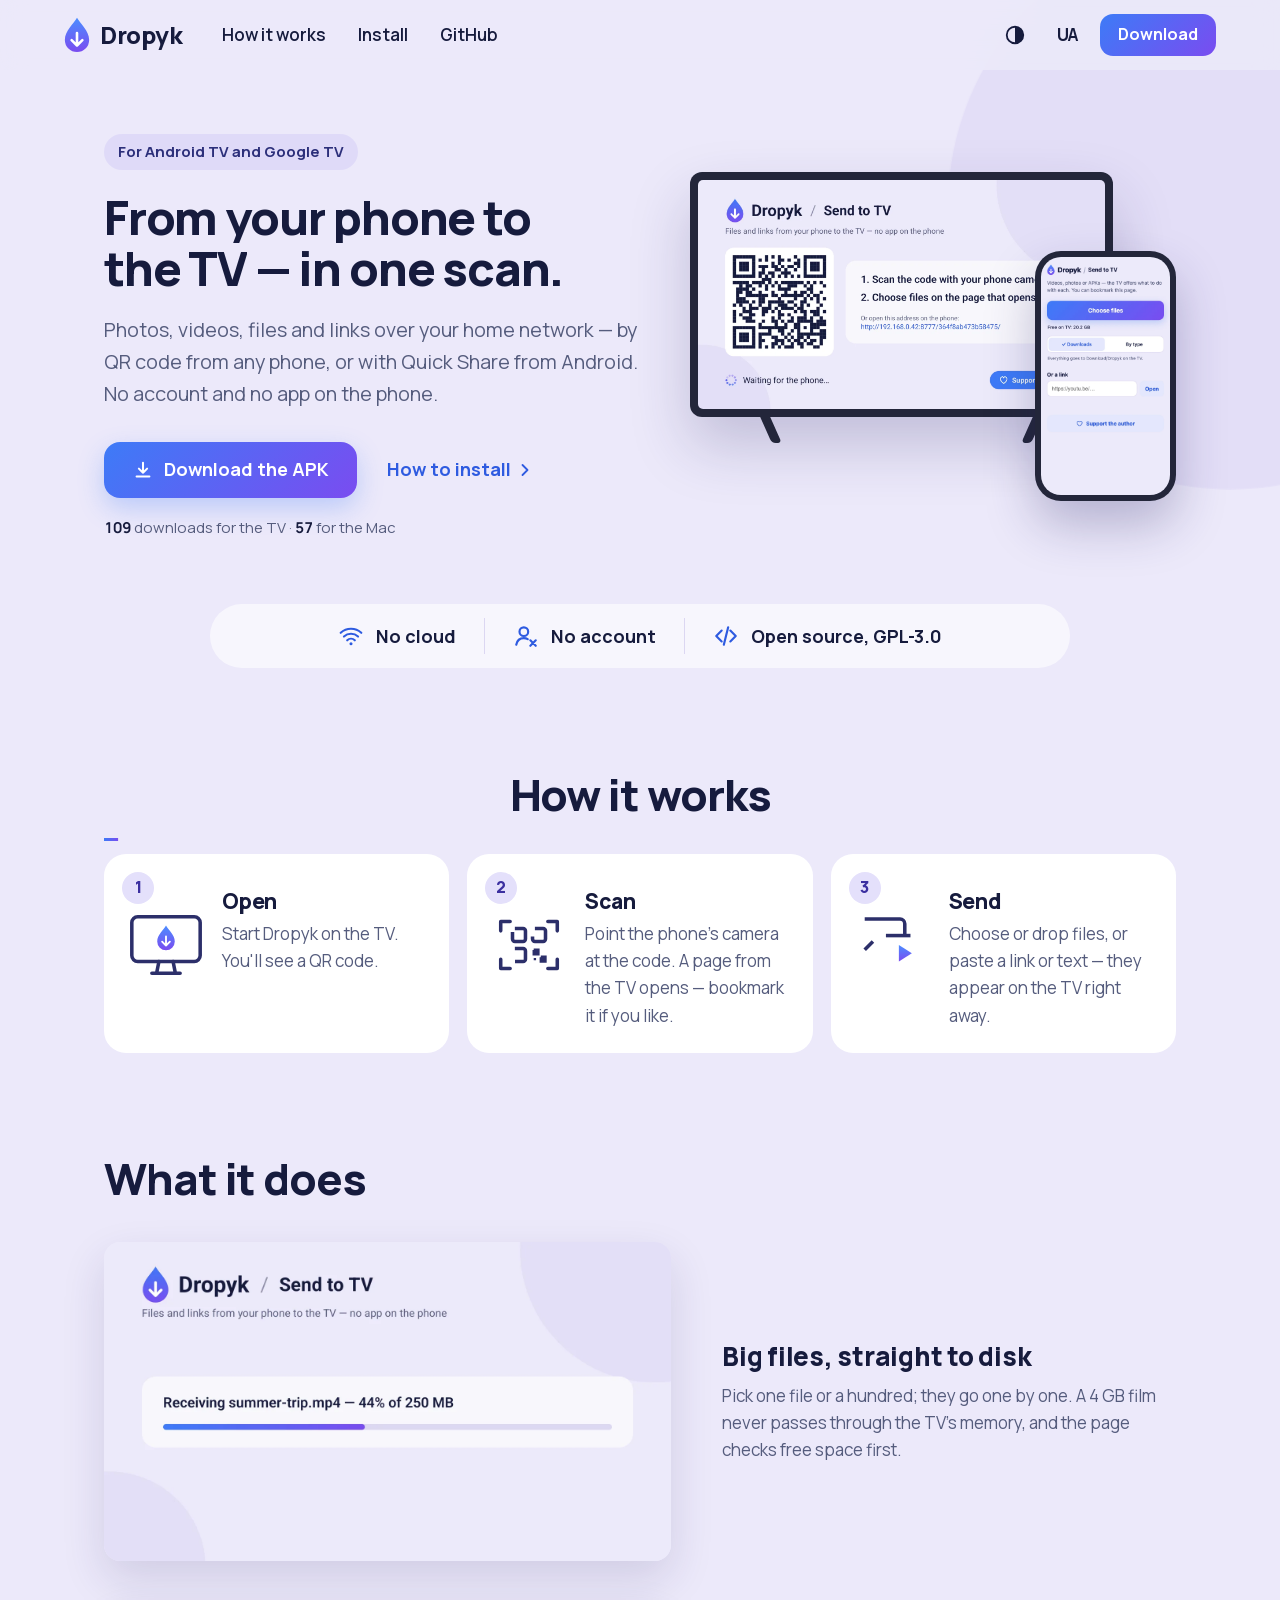
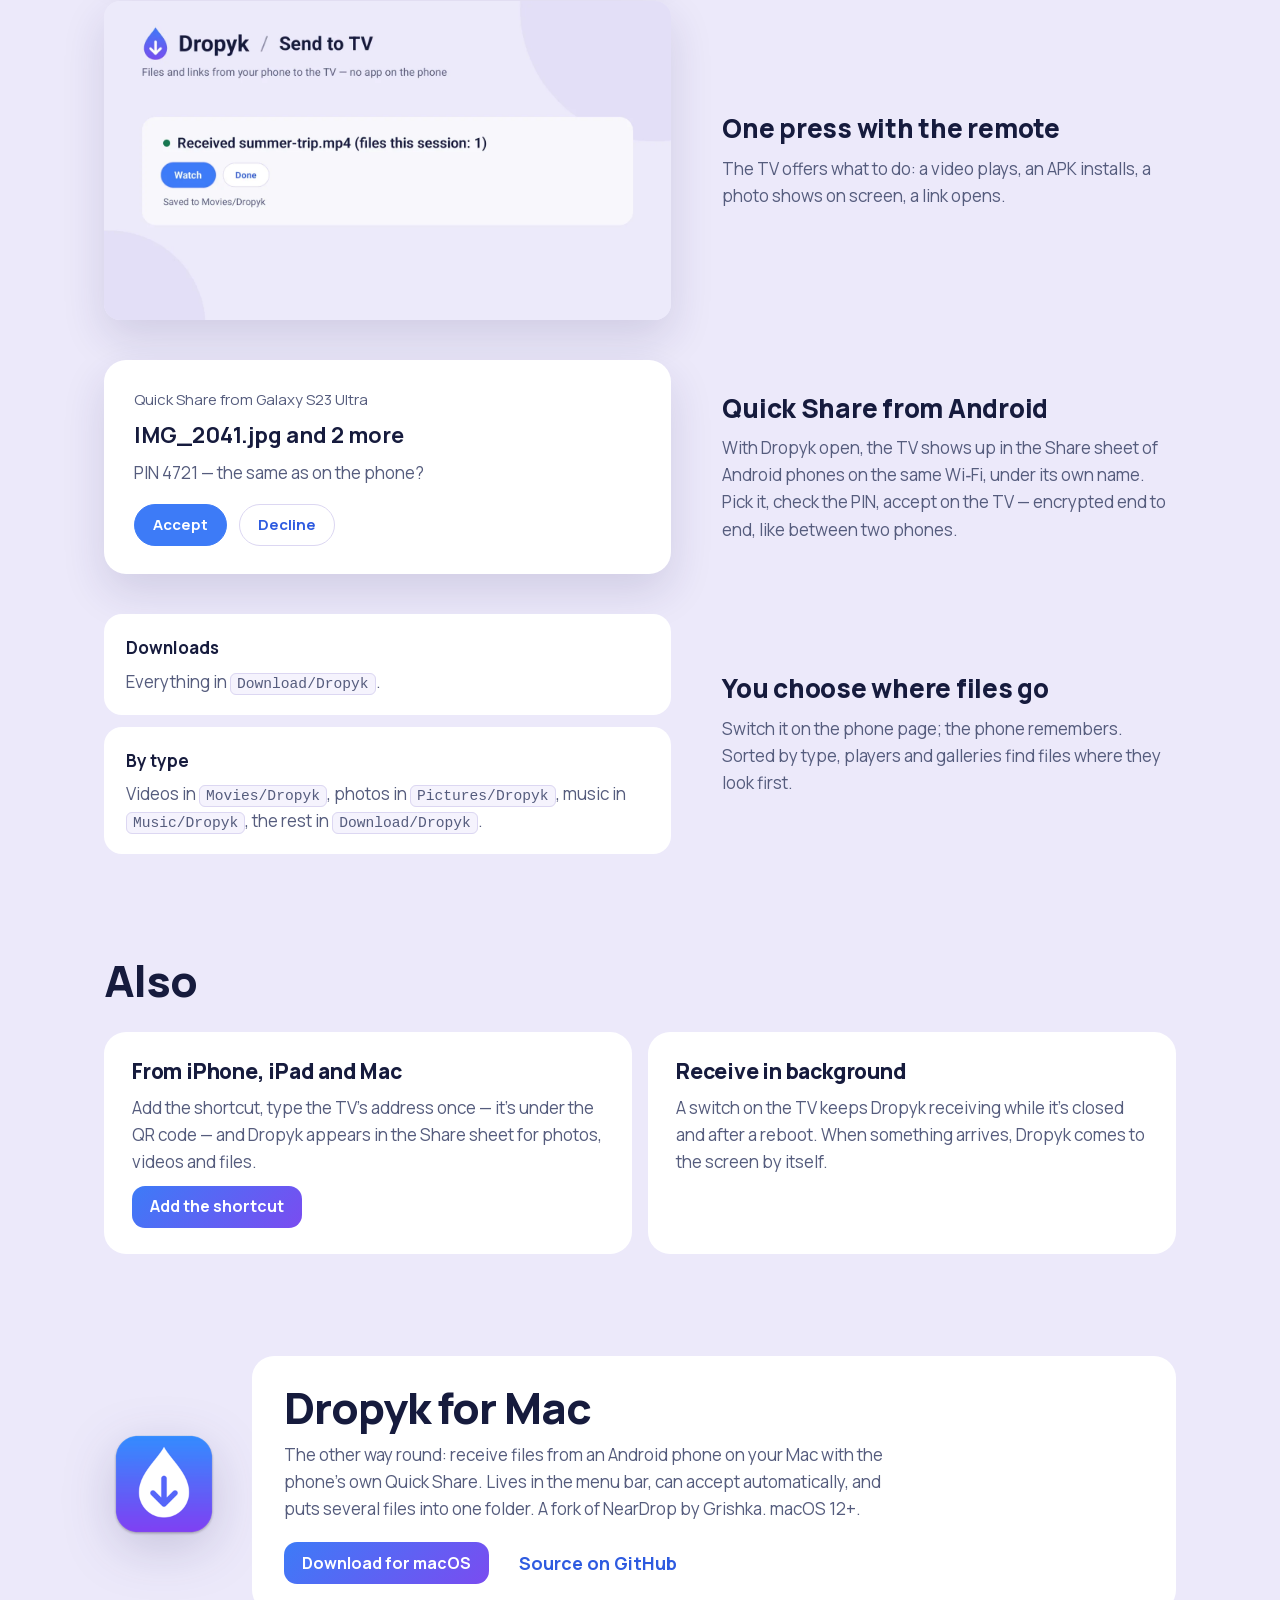
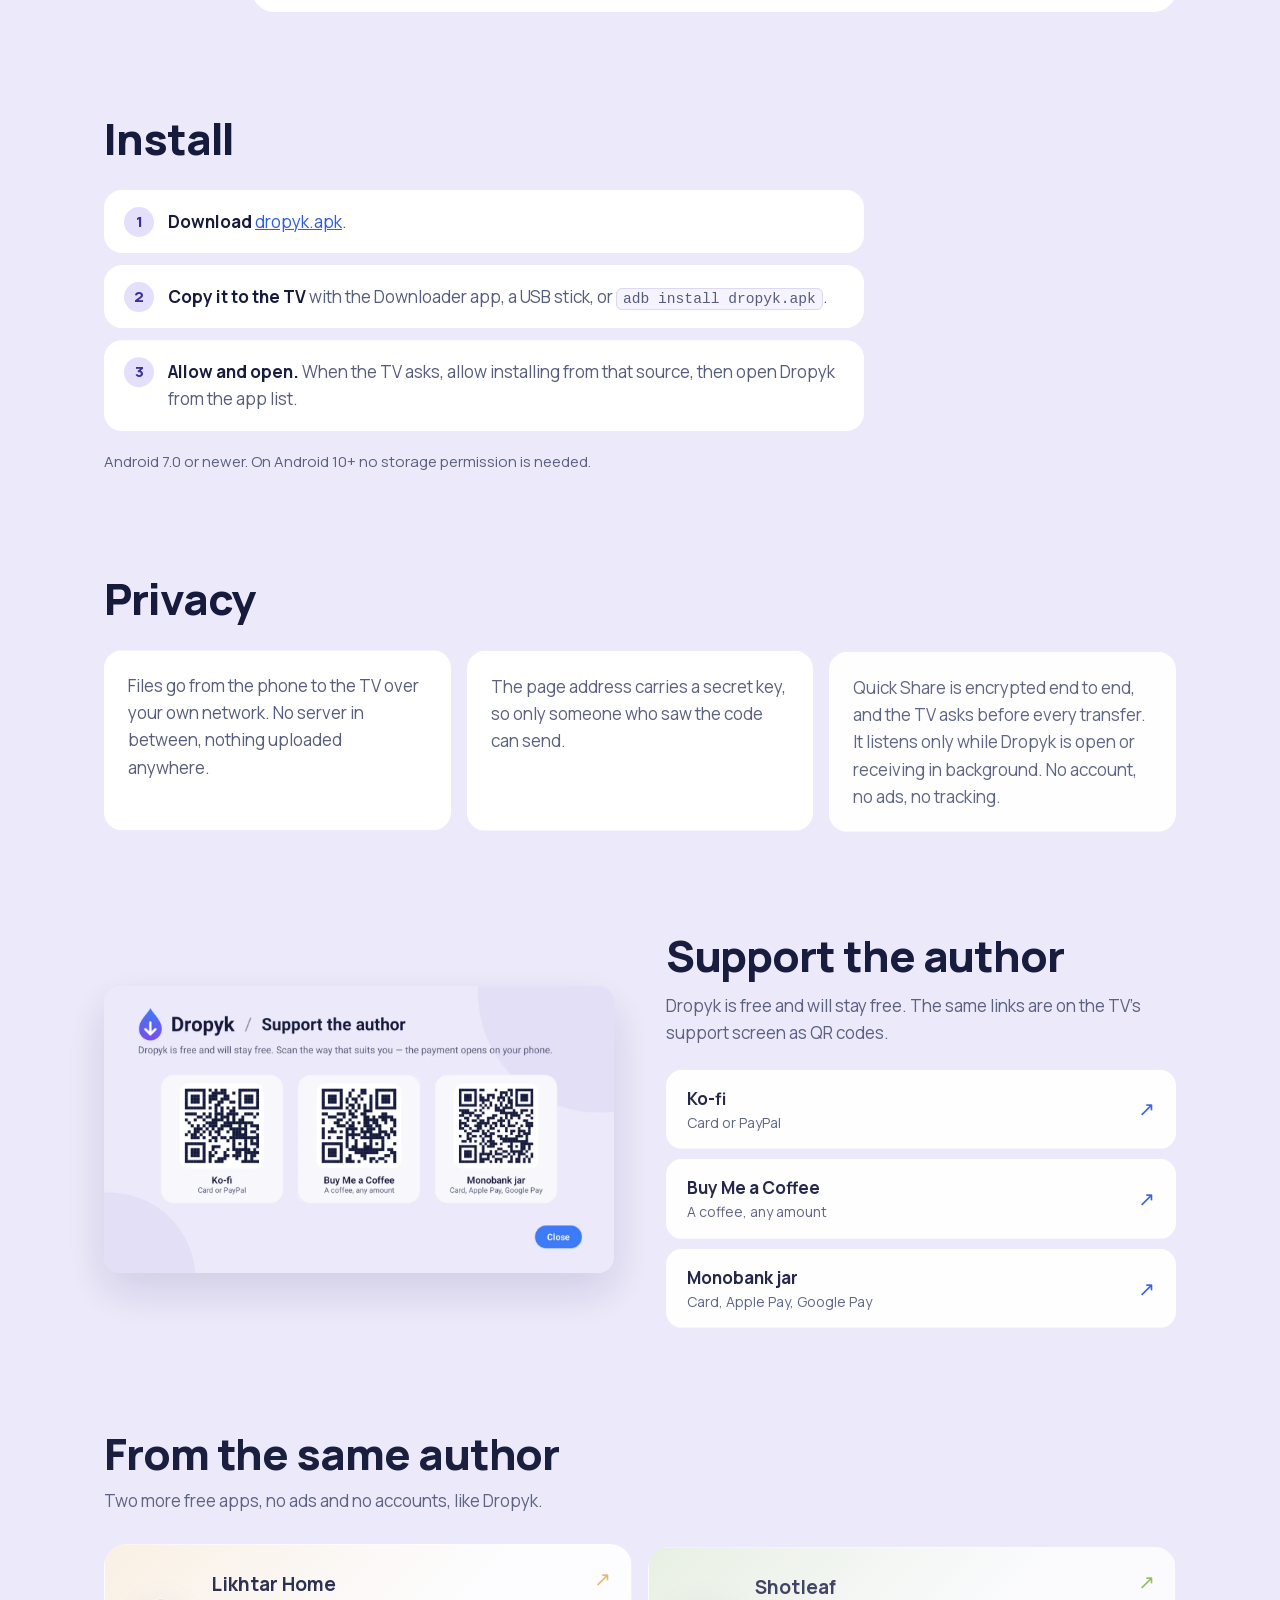
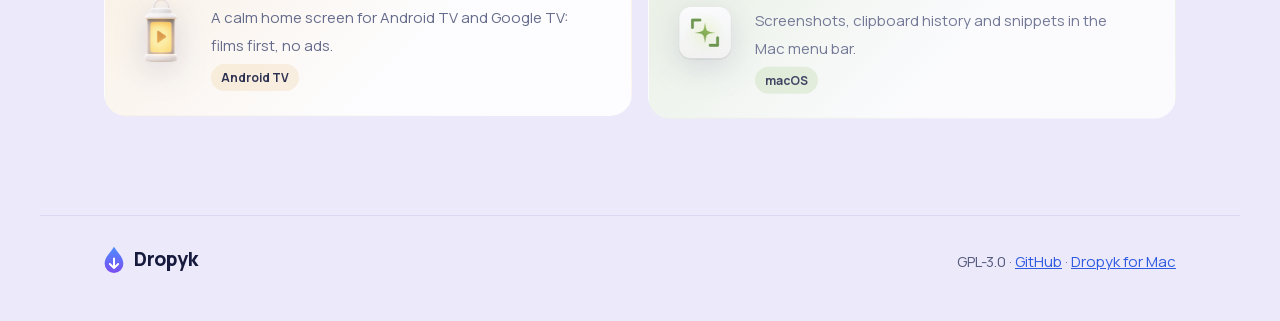
==== commit 75070431: "Site rebuilds itself on GitHub: daily and on each release, so the download counts stay fresh Co-Auth" ====
--- a/web/index.html
+++ b/web/index.html
@@ -88,7 +88,7 @@
       </a>
       <a class="text-link" href="#install">How to install<svg viewBox="0 0 24 24" aria-hidden="true"><path d="m9 6 6 6-6 6" fill="none" stroke="currentColor" stroke-width="2.2" stroke-linecap="round" stroke-linejoin="round"/></svg></a>
     </div>
-    <p class="stats"><b data-count="105">105</b> downloads for the TV · <b data-count="53">53</b> for the Mac</p>
+    <p class="stats"><b data-count="109">109</b> downloads for the TV · <b data-count="57">57</b> for the Mac</p>
   </div>
   <div class="devices">
     <div class="devices-tilt">
